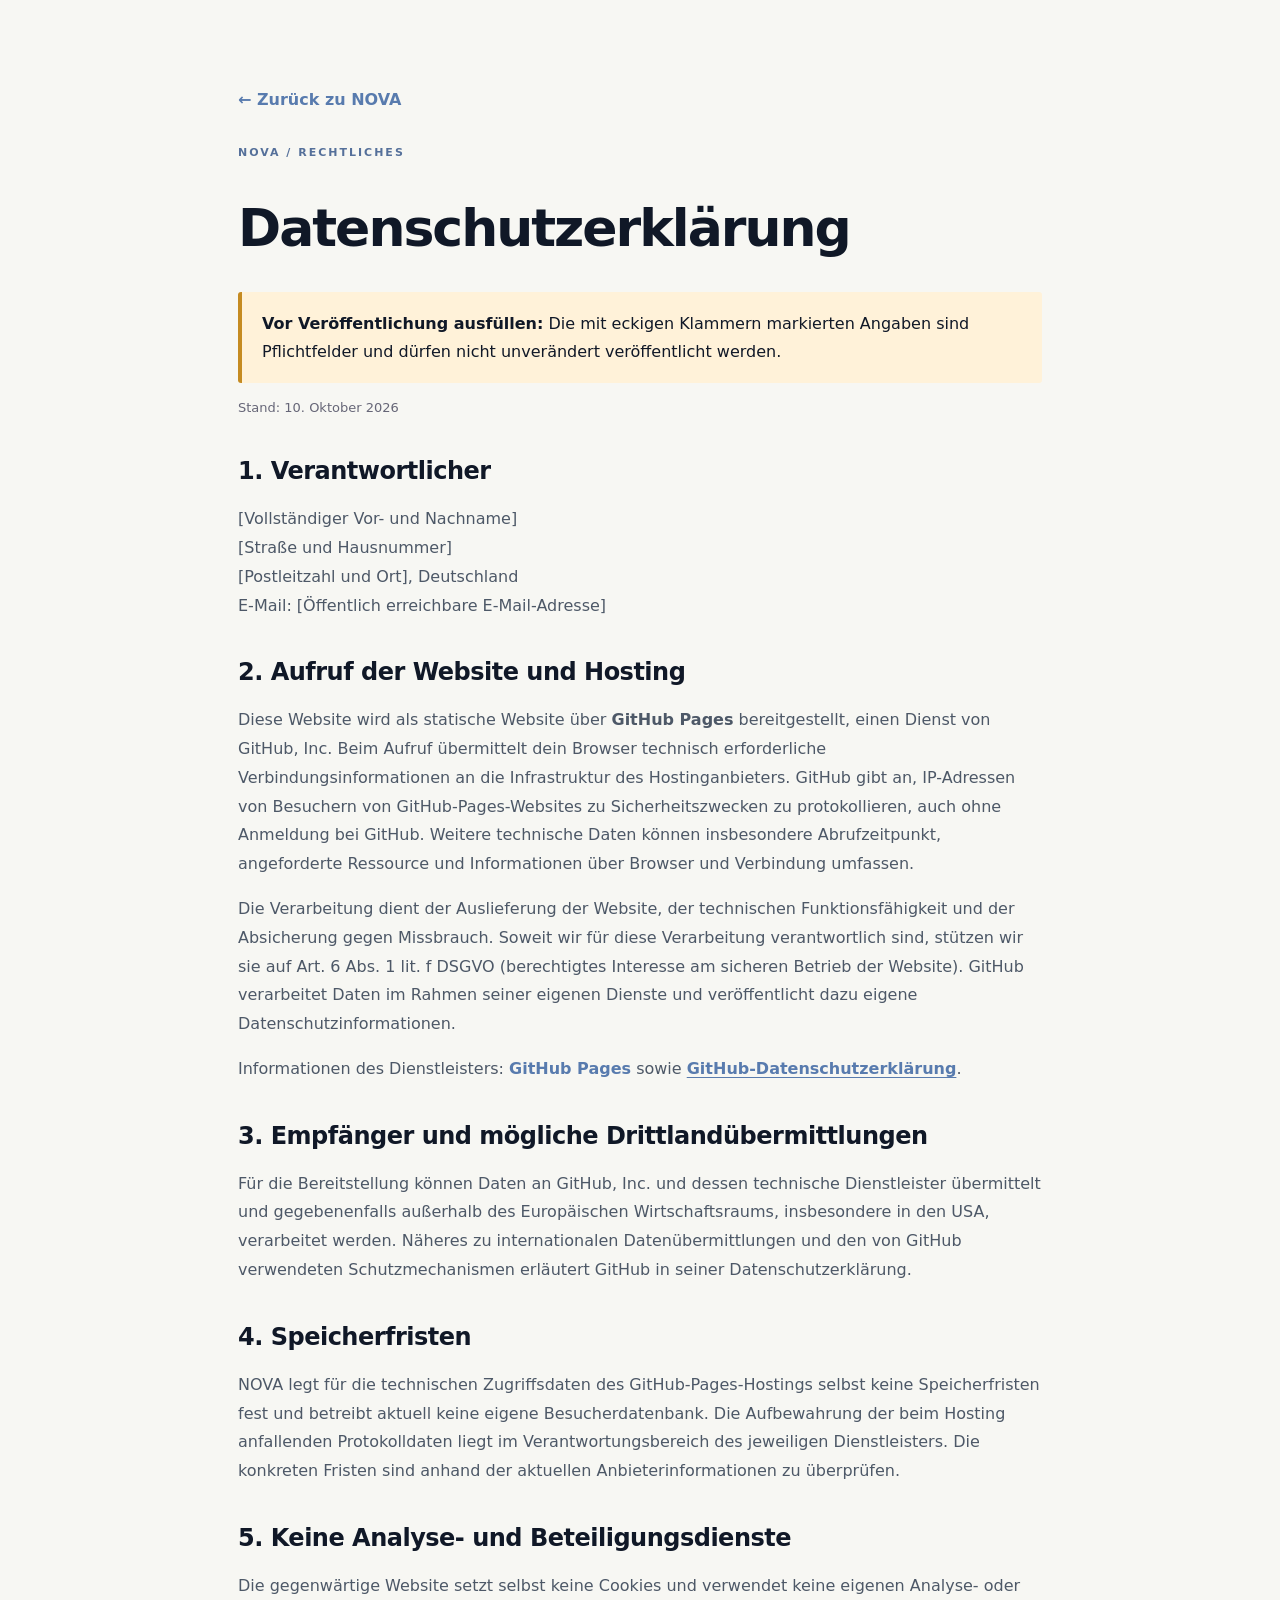
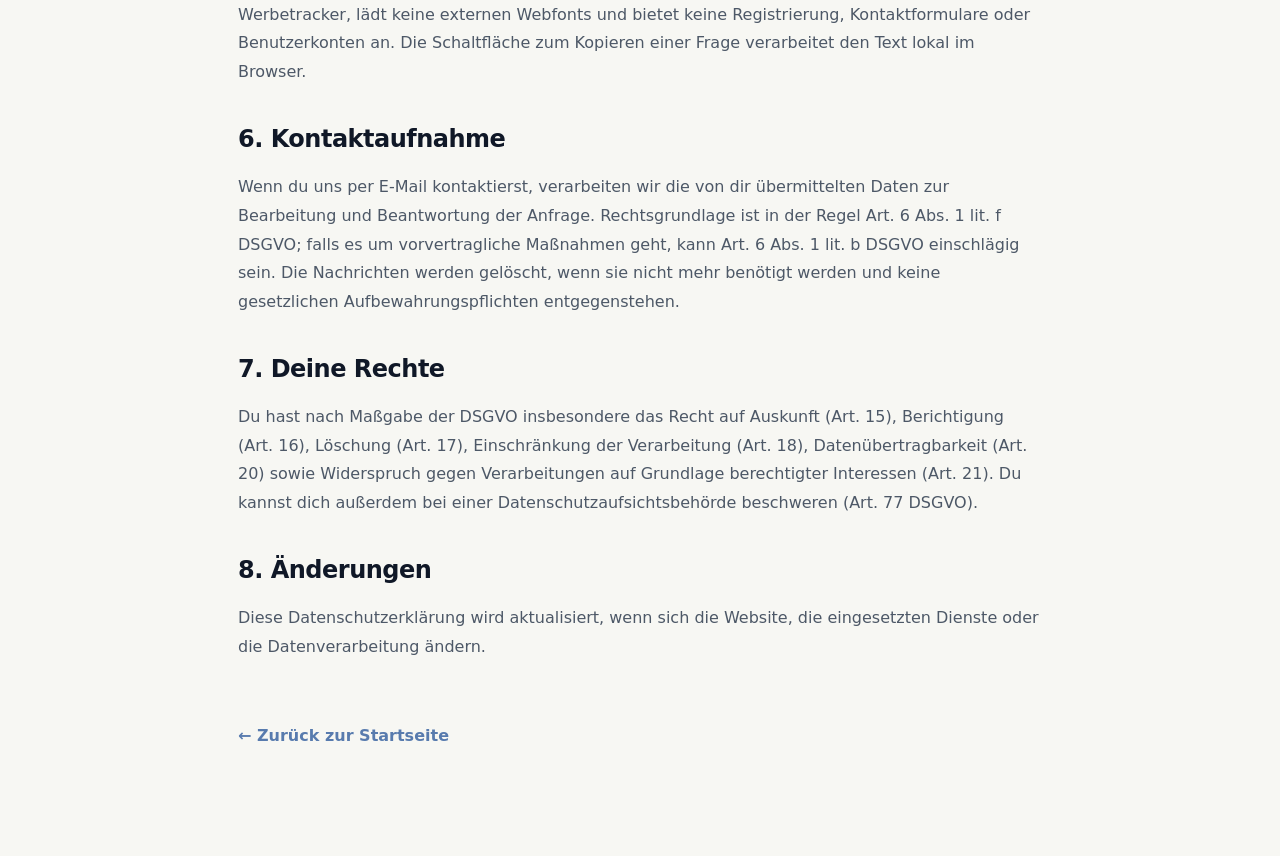
==== datenschutz.html @ e8753221 "Add files via upload" ====
<!doctype html><html lang="de"><head><meta charset="utf-8"><meta name="viewport" content="width=device-width, initial-scale=1"><meta name="color-scheme" content="light"><meta name="robots" content="noindex"><link rel="icon" type="image/svg+xml" href="favicon.svg"><link rel="stylesheet" href="styles.css"><title>Datenschutzerklärung – NOVA</title></head><body><main class="legal-page"><div class="container"><a href="index.html" aria-label="Zur NOVA-Startseite">← Zurück zu NOVA</a><p class="legal-label">NOVA / RECHTLICHES</p><h1>Datenschutzerklärung</h1><div class="legal-warning"><strong>Vor Veröffentlichung ausfüllen:</strong> Die mit eckigen Klammern markierten Angaben sind Pflichtfelder und dürfen nicht unverändert veröffentlicht werden.</div><p class="legal-date">Stand: 10. Oktober 2026</p><h2>1. Verantwortlicher</h2><p>[Vollständiger Vor- und Nachname]<br>[Straße und Hausnummer]<br>[Postleitzahl und Ort], Deutschland<br>E-Mail: [Öffentlich erreichbare E-Mail-Adresse]</p><h2>2. Aufruf der Website und Hosting</h2><p>Diese Website wird als statische Website über <strong>GitHub Pages</strong> bereitgestellt, einen Dienst von GitHub, Inc. Beim Aufruf übermittelt dein Browser technisch erforderliche Verbindungsinformationen an die Infrastruktur des Hostinganbieters. GitHub gibt an, IP-Adressen von Besuchern von GitHub-Pages-Websites zu Sicherheitszwecken zu protokollieren, auch ohne Anmeldung bei GitHub. Weitere technische Daten können insbesondere Abrufzeitpunkt, angeforderte Ressource und Informationen über Browser und Verbindung umfassen.</p><p>Die Verarbeitung dient der Auslieferung der Website, der technischen Funktionsfähigkeit und der Absicherung gegen Missbrauch. Soweit wir für diese Verarbeitung verantwortlich sind, stützen wir sie auf Art. 6 Abs. 1 lit. f DSGVO (berechtigtes Interesse am sicheren Betrieb der Website). GitHub verarbeitet Daten im Rahmen seiner eigenen Dienste und veröffentlicht dazu eigene Datenschutzinformationen.</p><p>Informationen des Dienstleisters: <a href="https://docs.github.com/en/pages/getting-started-with-github-pages/what-is-github-pages">GitHub Pages</a> sowie <a href="https://docs.github.com/en/site-policy/privacy-policies/github-general-privacy-statement">GitHub-Datenschutzerklärung</a>.</p><h2>3. Empfänger und mögliche Drittlandübermittlungen</h2><p>Für die Bereitstellung können Daten an GitHub, Inc. und dessen technische Dienstleister übermittelt und gegebenenfalls außerhalb des Europäischen Wirtschaftsraums, insbesondere in den USA, verarbeitet werden. Näheres zu internationalen Datenübermittlungen und den von GitHub verwendeten Schutzmechanismen erläutert GitHub in seiner Datenschutzerklärung. </p><h2>4. Speicherfristen</h2><p>NOVA legt für die technischen Zugriffsdaten des GitHub-Pages-Hostings selbst keine Speicherfristen fest und betreibt aktuell keine eigene Besucherdatenbank. Die Aufbewahrung der beim Hosting anfallenden Protokolldaten liegt im Verantwortungsbereich des jeweiligen Dienstleisters. Die konkreten Fristen sind anhand der aktuellen Anbieterinformationen zu überprüfen.</p><h2>5. Keine Analyse- und Beteiligungsdienste</h2><p>Die gegenwärtige Website setzt selbst keine Cookies und verwendet keine eigenen Analyse- oder Werbetracker, lädt keine externen Webfonts und bietet keine Registrierung, Kontaktformulare oder Benutzerkonten an. Die Schaltfläche zum Kopieren einer Frage verarbeitet den Text lokal im Browser.</p><h2>6. Kontaktaufnahme</h2><p>Wenn du uns per E-Mail kontaktierst, verarbeiten wir die von dir übermittelten Daten zur Bearbeitung und Beantwortung der Anfrage. Rechtsgrundlage ist in der Regel Art. 6 Abs. 1 lit. f DSGVO; falls es um vorvertragliche Maßnahmen geht, kann Art. 6 Abs. 1 lit. b DSGVO einschlägig sein. Die Nachrichten werden gelöscht, wenn sie nicht mehr benötigt werden und keine gesetzlichen Aufbewahrungspflichten entgegenstehen.</p><h2>7. Deine Rechte</h2><p>Du hast nach Maßgabe der DSGVO insbesondere das Recht auf Auskunft (Art. 15), Berichtigung (Art. 16), Löschung (Art. 17), Einschränkung der Verarbeitung (Art. 18), Datenübertragbarkeit (Art. 20) sowie Widerspruch gegen Verarbeitungen auf Grundlage berechtigter Interessen (Art. 21). Du kannst dich außerdem bei einer Datenschutzaufsichtsbehörde beschweren (Art. 77 DSGVO).</p><h2>8. Änderungen</h2><p>Diese Datenschutzerklärung wird aktualisiert, wenn sich die Website, die eingesetzten Dienste oder die Datenverarbeitung ändern.</p><p class="legal-back"><a href="index.html">← Zurück zur Startseite</a></p></div></main></body></html>
---- styles.css ----
@import url('');
:root{--navy:#0b1221;--navy2:#101a2d;--cream:#f7f7f3;--white:#fff;--blue:#a7c7ff;--violet:#bcaaff;--ink:#101827;--dim:#a6afbc;--line:#e2e5e8}*{box-sizing:border-box}html{scroll-behavior:smooth}body{margin:0;font-family:Inter,ui-sans-serif,system-ui,-apple-system,BlinkMacSystemFont,"Segoe UI",sans-serif;color:var(--ink);background:var(--cream);-webkit-font-smoothing:antialiased}a{color:inherit;text-decoration:none}button{font:inherit}button,a{outline-offset:5px}.wrap{max-width:1240px;margin:0 auto;padding:0 48px}.header{height:82px;background:var(--navy);border-bottom:1px solid #ffffff1a;position:relative;z-index:20}.nav{height:100%;display:flex;align-items:center;justify-content:space-between;gap:26px}.brand{display:inline-flex;align-items:center;gap:10px;font-weight:800;letter-spacing:-1.6px;font-size:28px;color:white}.brand-mark{font-size:31px;line-height:1;color:#b7caff}.brand-dot{color:#afc4ff}.navlinks{display:flex;gap:34px;color:#c8d1de;font-size:13px;font-weight:600}.navlinks a:hover,.footer a:hover{color:#a8bdff}.nav-action{background:#eef2ff;border-radius:6px;padding:13px 17px;font-size:12px;font-weight:750;display:flex;gap:18px}.nav-action:hover,.btn-primary:hover{background:#cddcff}.menu-toggle{display:none}.hero{background:var(--navy);color:white;min-height:685px;position:relative;overflow:hidden}.hero:before{content:"";position:absolute;inset:0;background:radial-gradient(ellipse at 80% 42%,#243d6b6b,transparent 47%),radial-gradient(ellipse at 35% 115%,#24284b91,transparent 45%);pointer-events:none}.hero-inner{min-height:685px;display:flex;flex-direction:column;position:relative;z-index:2;padding-top:123px}.eyebrow{font-size:10px;font-weight:800;letter-spacing:2.3px;color:#c6d6ef;display:flex;align-items:center;gap:13px}.pulse{width:7px;height:7px;border-radius:50%;background:#99b8ff;box-shadow:0 0 0 5px #99b8ff20}.hero h1{font-size:clamp(58px,6.2vw,95px);letter-spacing:-.072em;line-height:1.045;margin:29px 0 24px;font-weight:750;max-width:900px}.hero h1 em,.statement h2 em,.participate h2 em{font-style:normal;color:var(--blue)}.hero-lead{font-size:18px;line-height:1.7;color:#bac7db;max-width:560px;margin:0}.hero-actions{display:flex;align-items:center;gap:34px;margin-top:35px}.btn{display:inline-flex;align-items:center;gap:55px;padding:18px 22px;border-radius:5px;font-size:13px;font-weight:800}.btn-primary{background:#f0f3fc;color:#14233b}.text-link{font-weight:650;color:#e1e8f4;font-size:13px}.text-link span{margin-left:7px}.hero-bottom{margin-top:auto;border-top:1px solid #ffffff1b;padding:24px 0 27px;display:flex;justify-content:space-between;font-size:9px;font-weight:800;letter-spacing:2px;color:#a6b4c9}.scroll-indicator{white-space:nowrap}.scroll-indicator span{margin-left:20px}.hero-orb{position:absolute;right:-160px;top:40px;width:720px;height:650px;opacity:.85}.central-star{position:absolute;left:50%;top:51%;transform:translate(-50%,-50%);font-size:330px;line-height:1;color:#aecaff;text-shadow:0 0 24px #729fff80,0 0 120px #699bff80;filter:drop-shadow(0 0 65px #87aaff50)}.orbit{position:absolute;top:50%;left:50%;border:1px solid #9aaffb25;border-radius:50%;transform:translate(-50%,-50%)}.orbit-one{height:550px;width:550px}.orbit-two{height:710px;width:710px}.section{padding:125px 0}.intro-grid{display:grid;grid-template-columns:30% 70%;gap:0}.label-num{font-size:11px;letter-spacing:1.8px;font-weight:850}.side-label{display:flex;align-items:flex-start;gap:20px;padding-top:15px}.tiny-line{height:1px;width:50px;background:#adb5c1;margin-top:7px}.kicker{margin:0 0 20px;font-size:14px;font-weight:800;color:#5e6c87}.intro h2,.section-heading h2{font-size:clamp(45px,5vw,72px);line-height:1.08;letter-spacing:-.063em;margin:0 0 31px;font-weight:770}.highlight{color:#5a6d93}.intro-text{font-size:17px;line-height:1.8;color:#5d6775;max-width:690px}.statement{background:#dce6f5;overflow:hidden;padding:75px 0 90px}.statement-top{display:flex;justify-content:space-between;align-items:center}.statement-symbol{font-size:33px;color:#587bac}.statement h2{font-size:clamp(46px,6.2vw,84px);line-height:1.13;letter-spacing:-.064em;margin:70px 0 70px;font-weight:780;color:#13213b}.statement h2 em{color:#54729e}.statement-foot{border-top:1px solid #9eb0c8;padding-top:23px;display:flex;justify-content:space-between;align-items:flex-end}.statement-foot p{font-size:14px;line-height:1.7;color:#53647c;max-width:400px}.asterisk{font-size:87px;line-height:.7;color:#6b8bbe}.principles{background:#fff}.section-heading h2{margin:28px 0 53px}.muted{color:#8390a4}.principle-grid{display:grid;grid-template-columns:repeat(3,1fr);border-top:1px solid var(--line)}.principle{padding:30px 35px 25px 0;border-right:1px solid var(--line);position:relative;min-height:277px}.principle+.principle{padding-left:36px}.principle:last-child{border-right:0}.principle-icon{font-size:40px;color:#627ba6}.principle-no{position:absolute;right:35px;top:38px;font-size:11px;color:#8e9aab}.principle h3{font-size:23px;letter-spacing:-.8px;margin:47px 0 12px}.principle p{font-size:14px;line-height:1.8;color:#657180;max-width:275px}.participate{background:#111b2d;color:#fff;overflow:hidden}.participate-grid{display:grid;grid-template-columns:60% 40%;min-height:630px}.participate-copy{padding:95px 0 110px;position:relative;z-index:1}.participate h2{font-size:clamp(42px,4.5vw,67px);letter-spacing:-.062em;line-height:1.15;margin:30px 0 20px}.participate-copy>p{color:#b0bfd3;font-size:16px;line-height:1.75;max-width:525px}.question{margin-top:33px;border:1px solid #62789980;background:#22314c80;padding:24px 27px;max-width:530px}.question>span{font-size:10px;color:#a4bde0;font-weight:800;letter-spacing:1.6px}.question strong{font-size:20px;line-height:1.45;letter-spacing:-.4px;display:block;margin:12px 0 23px}.copy-button{border:0;background:#e7eeff;color:#1b2b43;padding:12px 16px;border-radius:4px;cursor:pointer;font-size:12px;font-weight:800}.copy-button span{margin-left:15px}.copy-button:hover{background:white}.copy-status{margin:0;font-size:12px;color:#c4d7f7}.copy-status:not(:empty){margin-top:13px}.participate-art{position:relative;display:flex;align-items:center;justify-content:center}.participate-art span{font-size:340px;color:#a4bffa;text-shadow:0 0 110px #8dafff80;position:relative}.art-ring{border:1px solid #c5d7ff24;border-radius:50%;position:absolute;aspect-ratio:1}.r1{width:330px}.r2{width:490px}.r3{width:680px}.closing{background:#e9edf3;padding:65px 0}.closing-inner{display:flex;gap:40px;align-items:center}.small-star{font-size:43px;color:#6c86b0}.closing p{font-size:22px;line-height:1.4;letter-spacing:-.6px;margin:0;flex:1}.closing a{font-size:12px;font-weight:800}.footer{background:#080e19;color:#d5dfef;padding:70px 0 0}.footer-main{display:flex;justify-content:space-between;gap:70px;padding-bottom:65px}.footer-main p{max-width:470px;font-size:13px;line-height:1.8;color:#9ba8b9;margin-top:18px}.footer-links{display:flex;gap:28px;align-items:flex-start;font-size:12px;font-weight:650}.footer-bottom{border-top:1px solid #ffffff20;display:flex;justify-content:space-between;padding-top:24px;padding-bottom:25px;color:#78879a;letter-spacing:.6px;font-size:11px}.legal-page{min-height:100vh;padding:90px 0;background:#f7f7f3}.legal-page .container{max-width:860px;padding:0 28px;margin:auto}.legal-page a{color:#587bae;font-weight:750}.legal-page h1{font-size:52px;letter-spacing:-2px}.legal-page h2{margin-top:40px}.legal-page p{line-height:1.8;color:#4d5867}@media(max-width:900px){.wrap{padding:0 28px}.navlinks{gap:18px}.hero-inner{padding-top:110px}.hero-orb{right:-335px;opacity:.48}.intro-grid{grid-template-columns:1fr;gap:35px}.participate-grid{grid-template-columns:1fr}.participate-copy{padding:90px 0}.participate-art{display:none}}@media(max-width:650px){.wrap{padding:0 22px}.header{height:72px}.brand{font-size:25px}.nav-action{margin-left:auto;padding:10px 12px;font-size:11px}.nav-action span{display:none}.menu-toggle{display:flex;flex-direction:column;gap:5px;border:0;background:none;padding:7px;cursor:pointer}.menu-toggle span{width:22px;height:2px;background:white}.navlinks{display:none;position:absolute;top:72px;left:0;right:0;padding:28px;background:#152039;flex-direction:column;gap:24px}.navlinks.open{display:flex}.hero,.hero-inner{min-height:660px}.hero-inner{padding-top:100px}.hero h1{font-size:clamp(50px,11.5vw,70px);margin-top:30px}.hero-lead{font-size:16px}.hero-orb{right:-445px;top:20px;opacity:.27}.hero-actions{align-items:flex-start;flex-direction:column;gap:26px}.hero-bottom{line-height:1.7;font-size:8px}.scroll-indicator{display:none}.section{padding:82px 0}.intro h2,.section-heading h2{font-size:45px}.intro-text{font-size:16px}.statement{padding:65px 0}.statement h2{font-size:43px;margin:65px 0}.statement-foot p{max-width:280px}.asterisk{font-size:55px}.principle-grid{grid-template-columns:1fr}.principle,.principle+.principle{padding:25px 0;min-height:0;border-right:0;border-bottom:1px solid var(--line)}.principle h3{margin-top:24px}.principle-no{right:0;top:37px}.participate-copy{padding:80px 0}.participate h2{font-size:44px}.question{padding:23px 20px}.closing-inner{gap:15px}.closing p{font-size:18px}.closing a{display:none}.footer-main{flex-direction:column;gap:30px;padding-bottom:38px}.footer-links{flex-wrap:wrap}.footer-bottom{gap:16px;flex-direction:column}}@media(prefers-reduced-motion:reduce){html{scroll-behavior:auto}}

.legal-page .legal-label{margin:34px 0 0;font-size:11px;letter-spacing:2px;font-weight:800;color:#55709a}.legal-page .legal-warning{padding:18px 20px;background:#fff2d9;border-left:4px solid #c58b21;line-height:1.7;border-radius:3px}.legal-page .legal-date{font-size:13px;color:#667}.legal-page h2{font-size:24px;letter-spacing:-.5px;margin-top:38px}.legal-page p{overflow-wrap:anywhere}.legal-page .legal-back{margin-top:60px}.legal-page a:not(:first-child){text-decoration:underline;text-underline-offset:3px}
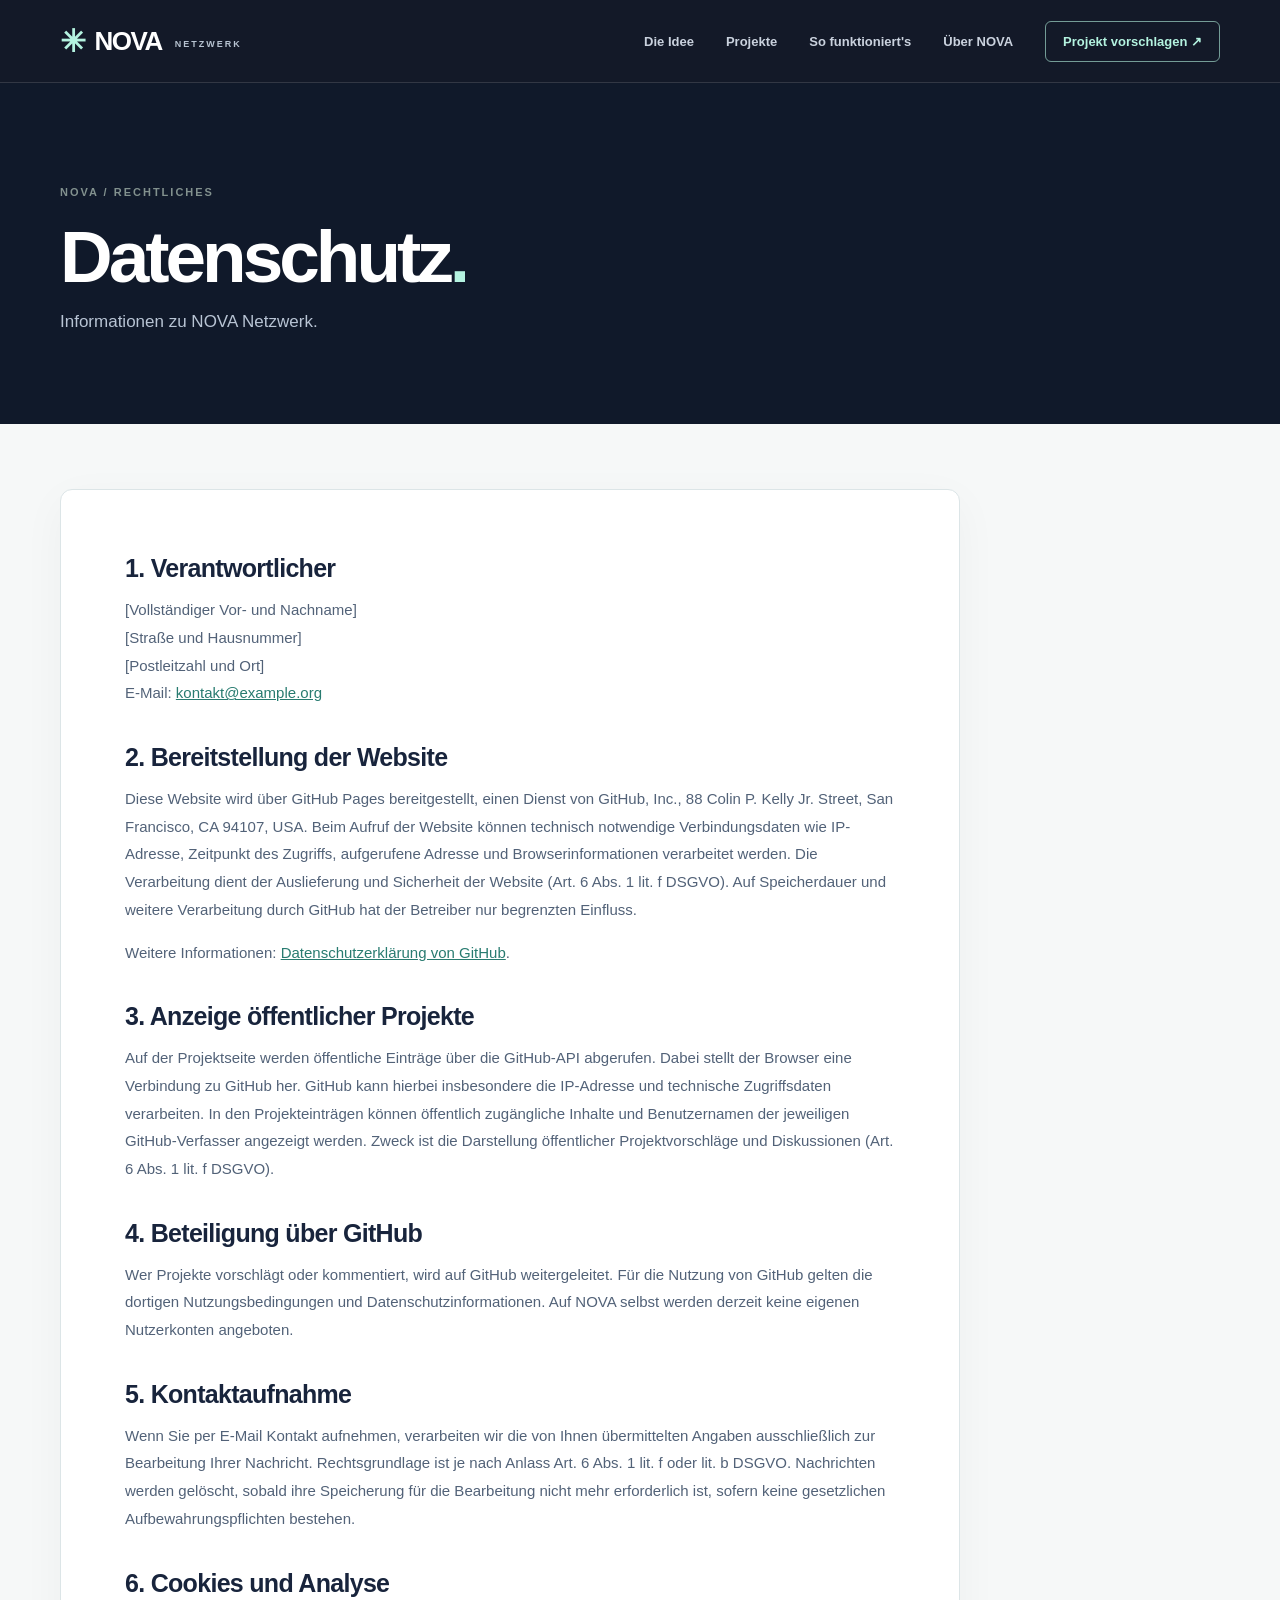
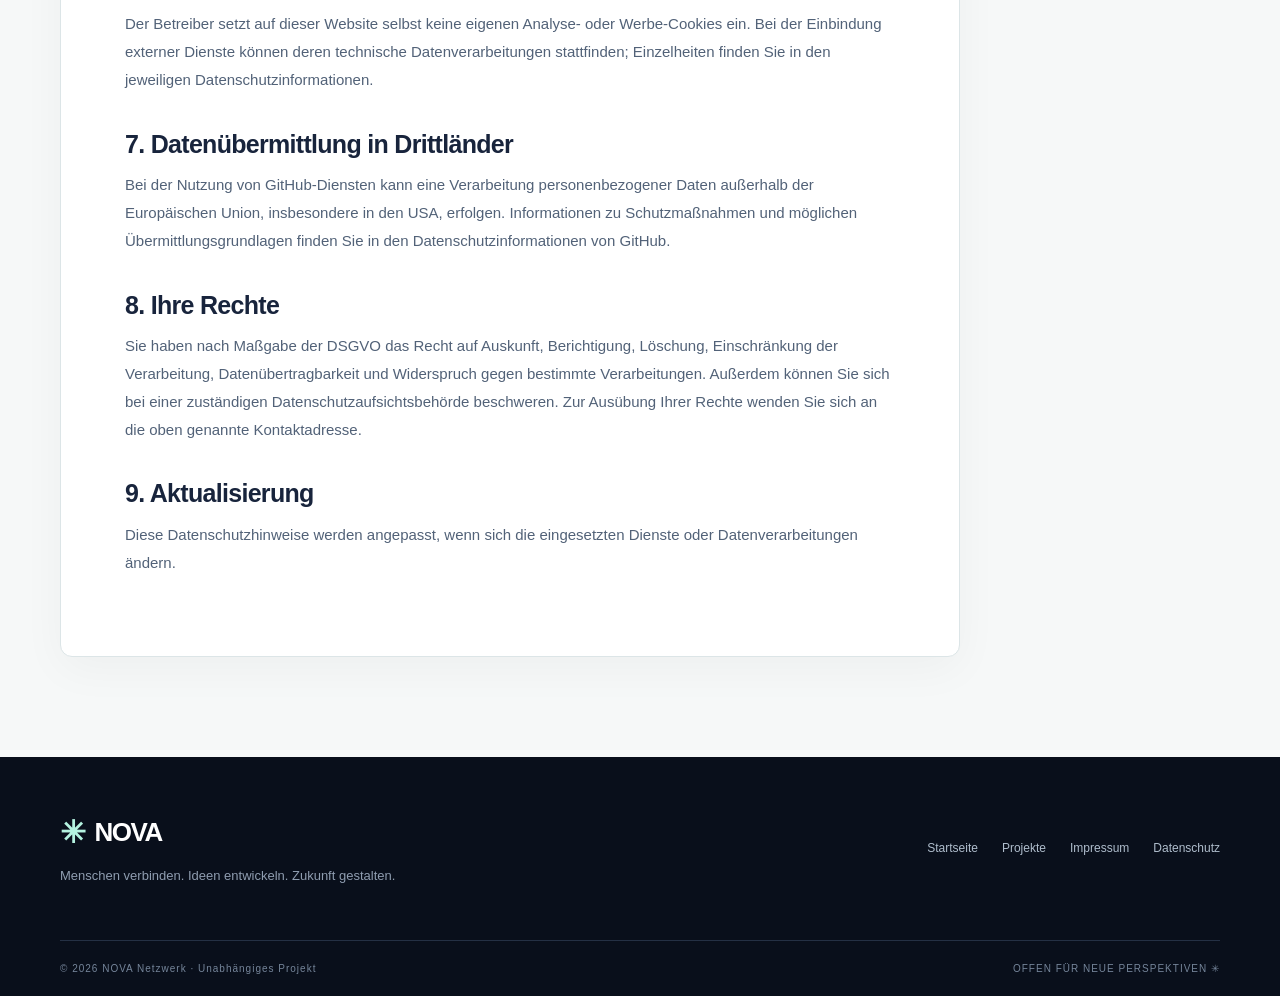
==== commit 53eee370: "Add files via upload" ====
--- a/datenschutz.html
+++ b/datenschutz.html
@@ -1 +1 @@
-<!doctype html><html lang="de"><head><meta charset="utf-8"><meta name="viewport" content="width=device-width, initial-scale=1"><meta name="color-scheme" content="light"><meta name="robots" content="noindex"><link rel="icon" type="image/svg+xml" href="favicon.svg"><link rel="stylesheet" href="styles.css"><title>Datenschutzerklärung – NOVA</title></head><body><main class="legal-page"><div class="container"><a href="index.html" aria-label="Zur NOVA-Startseite">← Zurück zu NOVA</a><p class="legal-label">NOVA / RECHTLICHES</p><h1>Datenschutzerklärung</h1><div class="legal-warning"><strong>Vor Veröffentlichung ausfüllen:</strong> Die mit eckigen Klammern markierten Angaben sind Pflichtfelder und dürfen nicht unverändert veröffentlicht werden.</div><p class="legal-date">Stand: 10. Oktober 2026</p><h2>1. Verantwortlicher</h2><p>[Vollständiger Vor- und Nachname]<br>[Straße und Hausnummer]<br>[Postleitzahl und Ort], Deutschland<br>E-Mail: [Öffentlich erreichbare E-Mail-Adresse]</p><h2>2. Aufruf der Website und Hosting</h2><p>Diese Website wird als statische Website über <strong>GitHub Pages</strong> bereitgestellt, einen Dienst von GitHub, Inc. Beim Aufruf übermittelt dein Browser technisch erforderliche Verbindungsinformationen an die Infrastruktur des Hostinganbieters. GitHub gibt an, IP-Adressen von Besuchern von GitHub-Pages-Websites zu Sicherheitszwecken zu protokollieren, auch ohne Anmeldung bei GitHub. Weitere technische Daten können insbesondere Abrufzeitpunkt, angeforderte Ressource und Informationen über Browser und Verbindung umfassen.</p><p>Die Verarbeitung dient der Auslieferung der Website, der technischen Funktionsfähigkeit und der Absicherung gegen Missbrauch. Soweit wir für diese Verarbeitung verantwortlich sind, stützen wir sie auf Art. 6 Abs. 1 lit. f DSGVO (berechtigtes Interesse am sicheren Betrieb der Website). GitHub verarbeitet Daten im Rahmen seiner eigenen Dienste und veröffentlicht dazu eigene Datenschutzinformationen.</p><p>Informationen des Dienstleisters: <a href="https://docs.github.com/en/pages/getting-started-with-github-pages/what-is-github-pages">GitHub Pages</a> sowie <a href="https://docs.github.com/en/site-policy/privacy-policies/github-general-privacy-statement">GitHub-Datenschutzerklärung</a>.</p><h2>3. Empfänger und mögliche Drittlandübermittlungen</h2><p>Für die Bereitstellung können Daten an GitHub, Inc. und dessen technische Dienstleister übermittelt und gegebenenfalls außerhalb des Europäischen Wirtschaftsraums, insbesondere in den USA, verarbeitet werden. Näheres zu internationalen Datenübermittlungen und den von GitHub verwendeten Schutzmechanismen erläutert GitHub in seiner Datenschutzerklärung. </p><h2>4. Speicherfristen</h2><p>NOVA legt für die technischen Zugriffsdaten des GitHub-Pages-Hostings selbst keine Speicherfristen fest und betreibt aktuell keine eigene Besucherdatenbank. Die Aufbewahrung der beim Hosting anfallenden Protokolldaten liegt im Verantwortungsbereich des jeweiligen Dienstleisters. Die konkreten Fristen sind anhand der aktuellen Anbieterinformationen zu überprüfen.</p><h2>5. Keine Analyse- und Beteiligungsdienste</h2><p>Die gegenwärtige Website setzt selbst keine Cookies und verwendet keine eigenen Analyse- oder Werbetracker, lädt keine externen Webfonts und bietet keine Registrierung, Kontaktformulare oder Benutzerkonten an. Die Schaltfläche zum Kopieren einer Frage verarbeitet den Text lokal im Browser.</p><h2>6. Kontaktaufnahme</h2><p>Wenn du uns per E-Mail kontaktierst, verarbeiten wir die von dir übermittelten Daten zur Bearbeitung und Beantwortung der Anfrage. Rechtsgrundlage ist in der Regel Art. 6 Abs. 1 lit. f DSGVO; falls es um vorvertragliche Maßnahmen geht, kann Art. 6 Abs. 1 lit. b DSGVO einschlägig sein. Die Nachrichten werden gelöscht, wenn sie nicht mehr benötigt werden und keine gesetzlichen Aufbewahrungspflichten entgegenstehen.</p><h2>7. Deine Rechte</h2><p>Du hast nach Maßgabe der DSGVO insbesondere das Recht auf Auskunft (Art. 15), Berichtigung (Art. 16), Löschung (Art. 17), Einschränkung der Verarbeitung (Art. 18), Datenübertragbarkeit (Art. 20) sowie Widerspruch gegen Verarbeitungen auf Grundlage berechtigter Interessen (Art. 21). Du kannst dich außerdem bei einer Datenschutzaufsichtsbehörde beschweren (Art. 77 DSGVO).</p><h2>8. Änderungen</h2><p>Diese Datenschutzerklärung wird aktualisiert, wenn sich die Website, die eingesetzten Dienste oder die Datenverarbeitung ändern.</p><p class="legal-back"><a href="index.html">← Zurück zur Startseite</a></p></div></main></body></html>+<!doctype html><html lang="de"><head><meta charset="utf-8"><meta name="viewport" content="width=device-width,initial-scale=1"><meta name="theme-color" content="#0a1020"><title>Datenschutz — NOVA Netzwerk</title><link rel="icon" href="./favicon.svg"><link rel="stylesheet" href="./styles.css?v=13"><style>.legal-hero{background:#10192a;color:white;padding:90px 0 70px}.legal-hero h1{margin:20px 0 10px}.legal-content{background:#f6f8f8;padding:65px 0 100px}.legal-sheet{background:#fff;border:1px solid #dce5e7;border-radius:12px;padding:clamp(24px,5vw,64px);max-width:900px;box-shadow:0 12px 45px rgba(10,16,32,.04)}.legal-sheet h2{font-size:25px;letter-spacing:-.7px;margin:36px 0 13px}.legal-sheet h2:first-child{margin-top:0}.legal-sheet p,.legal-sheet li{line-height:1.85;color:#526278;font-size:15px}.legal-sheet a{color:#287b70;text-decoration:underline}.legal-sheet strong{color:#18243c}.legal-sheet ul{padding-left:22px}@media(max-width:740px){.legal-hero{padding:65px 0 50px}.legal-content{padding:35px 0 65px}}</style><script src="./script.js?v=12" defer></script></head><body><header class="site-header"><div class="container nav"><a class="logo" href="./index.html#start"><span class="logo-symbol">✳</span> NOVA<span class="logo-sub">NETZWERK</span></a><button class="menu-button" id="menu-button" aria-expanded="false" aria-controls="navigation" aria-label="Navigation öffnen">☰</button><nav id="navigation" aria-label="Hauptnavigation"><a href="./index.html#idee">Die Idee</a><a href="./projekte.html">Projekte</a><a href="./index.html#ablauf">So funktioniert's</a><a href="./index.html#ueber">Über NOVA</a><a class="nav-cta" href="https://github.com/Mxrkus21/nova-website/issues/new" target="_blank" rel="noopener noreferrer">Projekt vorschlagen ↗</a></nav></div></header><main><section class="legal-hero"><div class="container"><div class="section-index">NOVA / RECHTLICHES</div><h1>Datenschutz<span style="color:#b4f3e0">.</span></h1><p class="hero-description">Informationen zu NOVA Netzwerk.</p></div></section><section class="legal-content"><div class="container"><article class="legal-sheet"><h2>1. Verantwortlicher</h2><p>[Vollständiger Vor- und Nachname]<br>[Straße und Hausnummer]<br>[Postleitzahl und Ort]<br>E-Mail: <a href="mailto:kontakt@example.org">kontakt@example.org</a></p><h2>2. Bereitstellung der Website</h2><p>Diese Website wird über GitHub Pages bereitgestellt, einen Dienst von GitHub, Inc., 88 Colin P. Kelly Jr. Street, San Francisco, CA 94107, USA. Beim Aufruf der Website können technisch notwendige Verbindungsdaten wie IP-Adresse, Zeitpunkt des Zugriffs, aufgerufene Adresse und Browserinformationen verarbeitet werden. Die Verarbeitung dient der Auslieferung und Sicherheit der Website (Art. 6 Abs. 1 lit. f DSGVO). Auf Speicherdauer und weitere Verarbeitung durch GitHub hat der Betreiber nur begrenzten Einfluss.</p><p>Weitere Informationen: <a href="https://docs.github.com/de/site-policy/privacy-policies/github-general-privacy-statement" target="_blank" rel="noopener noreferrer">Datenschutzerklärung von GitHub</a>.</p><h2>3. Anzeige öffentlicher Projekte</h2><p>Auf der Projektseite werden öffentliche Einträge über die GitHub-API abgerufen. Dabei stellt der Browser eine Verbindung zu GitHub her. GitHub kann hierbei insbesondere die IP-Adresse und technische Zugriffsdaten verarbeiten. In den Projekteinträgen können öffentlich zugängliche Inhalte und Benutzernamen der jeweiligen GitHub-Verfasser angezeigt werden. Zweck ist die Darstellung öffentlicher Projektvorschläge und Diskussionen (Art. 6 Abs. 1 lit. f DSGVO).</p><h2>4. Beteiligung über GitHub</h2><p>Wer Projekte vorschlägt oder kommentiert, wird auf GitHub weitergeleitet. Für die Nutzung von GitHub gelten die dortigen Nutzungsbedingungen und Datenschutzinformationen. Auf NOVA selbst werden derzeit keine eigenen Nutzerkonten angeboten.</p><h2>5. Kontaktaufnahme</h2><p>Wenn Sie per E-Mail Kontakt aufnehmen, verarbeiten wir die von Ihnen übermittelten Angaben ausschließlich zur Bearbeitung Ihrer Nachricht. Rechtsgrundlage ist je nach Anlass Art. 6 Abs. 1 lit. f oder lit. b DSGVO. Nachrichten werden gelöscht, sobald ihre Speicherung für die Bearbeitung nicht mehr erforderlich ist, sofern keine gesetzlichen Aufbewahrungspflichten bestehen.</p><h2>6. Cookies und Analyse</h2><p>Der Betreiber setzt auf dieser Website selbst keine eigenen Analyse- oder Werbe-Cookies ein. Bei der Einbindung externer Dienste können deren technische Datenverarbeitungen stattfinden; Einzelheiten finden Sie in den jeweiligen Datenschutzinformationen.</p><h2>7. Datenübermittlung in Drittländer</h2><p>Bei der Nutzung von GitHub-Diensten kann eine Verarbeitung personenbezogener Daten außerhalb der Europäischen Union, insbesondere in den USA, erfolgen. Informationen zu Schutzmaßnahmen und möglichen Übermittlungsgrundlagen finden Sie in den Datenschutzinformationen von GitHub.</p><h2>8. Ihre Rechte</h2><p>Sie haben nach Maßgabe der DSGVO das Recht auf Auskunft, Berichtigung, Löschung, Einschränkung der Verarbeitung, Datenübertragbarkeit und Widerspruch gegen bestimmte Verarbeitungen. Außerdem können Sie sich bei einer zuständigen Datenschutzaufsichtsbehörde beschweren. Zur Ausübung Ihrer Rechte wenden Sie sich an die oben genannte Kontaktadresse.</p><h2>9. Aktualisierung</h2><p>Diese Datenschutzhinweise werden angepasst, wenn sich die eingesetzten Dienste oder Datenverarbeitungen ändern.</p></article></div></section></main><footer class="footer"><div class="container footer-main"><div><a class="logo" href="./index.html"><span class="logo-symbol">✳</span> NOVA</a><p>Menschen verbinden. Ideen entwickeln. Zukunft gestalten.</p></div><div class="footer-links"><a href="./index.html">Startseite</a><a href="./projekte.html">Projekte</a><a href="./impressum.html">Impressum</a><a href="./datenschutz.html">Datenschutz</a></div></div><div class="container footer-bottom"><span>© <span id="year">2026</span> NOVA Netzwerk · Unabhängiges Projekt</span><span>OFFEN FÜR NEUE PERSPEKTIVEN ✳</span></div></footer></body></html>
--- a/styles.css
+++ b/styles.css
@@ -1,4 +1,4 @@
-@import url('');
-:root{--navy:#0b1221;--navy2:#101a2d;--cream:#f7f7f3;--white:#fff;--blue:#a7c7ff;--violet:#bcaaff;--ink:#101827;--dim:#a6afbc;--line:#e2e5e8}*{box-sizing:border-box}html{scroll-behavior:smooth}body{margin:0;font-family:Inter,ui-sans-serif,system-ui,-apple-system,BlinkMacSystemFont,"Segoe UI",sans-serif;color:var(--ink);background:var(--cream);-webkit-font-smoothing:antialiased}a{color:inherit;text-decoration:none}button{font:inherit}button,a{outline-offset:5px}.wrap{max-width:1240px;margin:0 auto;padding:0 48px}.header{height:82px;background:var(--navy);border-bottom:1px solid #ffffff1a;position:relative;z-index:20}.nav{height:100%;display:flex;align-items:center;justify-content:space-between;gap:26px}.brand{display:inline-flex;align-items:center;gap:10px;font-weight:800;letter-spacing:-1.6px;font-size:28px;color:white}.brand-mark{font-size:31px;line-height:1;color:#b7caff}.brand-dot{color:#afc4ff}.navlinks{display:flex;gap:34px;color:#c8d1de;font-size:13px;font-weight:600}.navlinks a:hover,.footer a:hover{color:#a8bdff}.nav-action{background:#eef2ff;border-radius:6px;padding:13px 17px;font-size:12px;font-weight:750;display:flex;gap:18px}.nav-action:hover,.btn-primary:hover{background:#cddcff}.menu-toggle{display:none}.hero{background:var(--navy);color:white;min-height:685px;position:relative;overflow:hidden}.hero:before{content:"";position:absolute;inset:0;background:radial-gradient(ellipse at 80% 42%,#243d6b6b,transparent 47%),radial-gradient(ellipse at 35% 115%,#24284b91,transparent 45%);pointer-events:none}.hero-inner{min-height:685px;display:flex;flex-direction:column;position:relative;z-index:2;padding-top:123px}.eyebrow{font-size:10px;font-weight:800;letter-spacing:2.3px;color:#c6d6ef;display:flex;align-items:center;gap:13px}.pulse{width:7px;height:7px;border-radius:50%;background:#99b8ff;box-shadow:0 0 0 5px #99b8ff20}.hero h1{font-size:clamp(58px,6.2vw,95px);letter-spacing:-.072em;line-height:1.045;margin:29px 0 24px;font-weight:750;max-width:900px}.hero h1 em,.statement h2 em,.participate h2 em{font-style:normal;color:var(--blue)}.hero-lead{font-size:18px;line-height:1.7;color:#bac7db;max-width:560px;margin:0}.hero-actions{display:flex;align-items:center;gap:34px;margin-top:35px}.btn{display:inline-flex;align-items:center;gap:55px;padding:18px 22px;border-radius:5px;font-size:13px;font-weight:800}.btn-primary{background:#f0f3fc;color:#14233b}.text-link{font-weight:650;color:#e1e8f4;font-size:13px}.text-link span{margin-left:7px}.hero-bottom{margin-top:auto;border-top:1px solid #ffffff1b;padding:24px 0 27px;display:flex;justify-content:space-between;font-size:9px;font-weight:800;letter-spacing:2px;color:#a6b4c9}.scroll-indicator{white-space:nowrap}.scroll-indicator span{margin-left:20px}.hero-orb{position:absolute;right:-160px;top:40px;width:720px;height:650px;opacity:.85}.central-star{position:absolute;left:50%;top:51%;transform:translate(-50%,-50%);font-size:330px;line-height:1;color:#aecaff;text-shadow:0 0 24px #729fff80,0 0 120px #699bff80;filter:drop-shadow(0 0 65px #87aaff50)}.orbit{position:absolute;top:50%;left:50%;border:1px solid #9aaffb25;border-radius:50%;transform:translate(-50%,-50%)}.orbit-one{height:550px;width:550px}.orbit-two{height:710px;width:710px}.section{padding:125px 0}.intro-grid{display:grid;grid-template-columns:30% 70%;gap:0}.label-num{font-size:11px;letter-spacing:1.8px;font-weight:850}.side-label{display:flex;align-items:flex-start;gap:20px;padding-top:15px}.tiny-line{height:1px;width:50px;background:#adb5c1;margin-top:7px}.kicker{margin:0 0 20px;font-size:14px;font-weight:800;color:#5e6c87}.intro h2,.section-heading h2{font-size:clamp(45px,5vw,72px);line-height:1.08;letter-spacing:-.063em;margin:0 0 31px;font-weight:770}.highlight{color:#5a6d93}.intro-text{font-size:17px;line-height:1.8;color:#5d6775;max-width:690px}.statement{background:#dce6f5;overflow:hidden;padding:75px 0 90px}.statement-top{display:flex;justify-content:space-between;align-items:center}.statement-symbol{font-size:33px;color:#587bac}.statement h2{font-size:clamp(46px,6.2vw,84px);line-height:1.13;letter-spacing:-.064em;margin:70px 0 70px;font-weight:780;color:#13213b}.statement h2 em{color:#54729e}.statement-foot{border-top:1px solid #9eb0c8;padding-top:23px;display:flex;justify-content:space-between;align-items:flex-end}.statement-foot p{font-size:14px;line-height:1.7;color:#53647c;max-width:400px}.asterisk{font-size:87px;line-height:.7;color:#6b8bbe}.principles{background:#fff}.section-heading h2{margin:28px 0 53px}.muted{color:#8390a4}.principle-grid{display:grid;grid-template-columns:repeat(3,1fr);border-top:1px solid var(--line)}.principle{padding:30px 35px 25px 0;border-right:1px solid var(--line);position:relative;min-height:277px}.principle+.principle{padding-left:36px}.principle:last-child{border-right:0}.principle-icon{font-size:40px;color:#627ba6}.principle-no{position:absolute;right:35px;top:38px;font-size:11px;color:#8e9aab}.principle h3{font-size:23px;letter-spacing:-.8px;margin:47px 0 12px}.principle p{font-size:14px;line-height:1.8;color:#657180;max-width:275px}.participate{background:#111b2d;color:#fff;overflow:hidden}.participate-grid{display:grid;grid-template-columns:60% 40%;min-height:630px}.participate-copy{padding:95px 0 110px;position:relative;z-index:1}.participate h2{font-size:clamp(42px,4.5vw,67px);letter-spacing:-.062em;line-height:1.15;margin:30px 0 20px}.participate-copy>p{color:#b0bfd3;font-size:16px;line-height:1.75;max-width:525px}.question{margin-top:33px;border:1px solid #62789980;background:#22314c80;padding:24px 27px;max-width:530px}.question>span{font-size:10px;color:#a4bde0;font-weight:800;letter-spacing:1.6px}.question strong{font-size:20px;line-height:1.45;letter-spacing:-.4px;display:block;margin:12px 0 23px}.copy-button{border:0;background:#e7eeff;color:#1b2b43;padding:12px 16px;border-radius:4px;cursor:pointer;font-size:12px;font-weight:800}.copy-button span{margin-left:15px}.copy-button:hover{background:white}.copy-status{margin:0;font-size:12px;color:#c4d7f7}.copy-status:not(:empty){margin-top:13px}.participate-art{position:relative;display:flex;align-items:center;justify-content:center}.participate-art span{font-size:340px;color:#a4bffa;text-shadow:0 0 110px #8dafff80;position:relative}.art-ring{border:1px solid #c5d7ff24;border-radius:50%;position:absolute;aspect-ratio:1}.r1{width:330px}.r2{width:490px}.r3{width:680px}.closing{background:#e9edf3;padding:65px 0}.closing-inner{display:flex;gap:40px;align-items:center}.small-star{font-size:43px;color:#6c86b0}.closing p{font-size:22px;line-height:1.4;letter-spacing:-.6px;margin:0;flex:1}.closing a{font-size:12px;font-weight:800}.footer{background:#080e19;color:#d5dfef;padding:70px 0 0}.footer-main{display:flex;justify-content:space-between;gap:70px;padding-bottom:65px}.footer-main p{max-width:470px;font-size:13px;line-height:1.8;color:#9ba8b9;margin-top:18px}.footer-links{display:flex;gap:28px;align-items:flex-start;font-size:12px;font-weight:650}.footer-bottom{border-top:1px solid #ffffff20;display:flex;justify-content:space-between;padding-top:24px;padding-bottom:25px;color:#78879a;letter-spacing:.6px;font-size:11px}.legal-page{min-height:100vh;padding:90px 0;background:#f7f7f3}.legal-page .container{max-width:860px;padding:0 28px;margin:auto}.legal-page a{color:#587bae;font-weight:750}.legal-page h1{font-size:52px;letter-spacing:-2px}.legal-page h2{margin-top:40px}.legal-page p{line-height:1.8;color:#4d5867}@media(max-width:900px){.wrap{padding:0 28px}.navlinks{gap:18px}.hero-inner{padding-top:110px}.hero-orb{right:-335px;opacity:.48}.intro-grid{grid-template-columns:1fr;gap:35px}.participate-grid{grid-template-columns:1fr}.participate-copy{padding:90px 0}.participate-art{display:none}}@media(max-width:650px){.wrap{padding:0 22px}.header{height:72px}.brand{font-size:25px}.nav-action{margin-left:auto;padding:10px 12px;font-size:11px}.nav-action span{display:none}.menu-toggle{display:flex;flex-direction:column;gap:5px;border:0;background:none;padding:7px;cursor:pointer}.menu-toggle span{width:22px;height:2px;background:white}.navlinks{display:none;position:absolute;top:72px;left:0;right:0;padding:28px;background:#152039;flex-direction:column;gap:24px}.navlinks.open{display:flex}.hero,.hero-inner{min-height:660px}.hero-inner{padding-top:100px}.hero h1{font-size:clamp(50px,11.5vw,70px);margin-top:30px}.hero-lead{font-size:16px}.hero-orb{right:-445px;top:20px;opacity:.27}.hero-actions{align-items:flex-start;flex-direction:column;gap:26px}.hero-bottom{line-height:1.7;font-size:8px}.scroll-indicator{display:none}.section{padding:82px 0}.intro h2,.section-heading h2{font-size:45px}.intro-text{font-size:16px}.statement{padding:65px 0}.statement h2{font-size:43px;margin:65px 0}.statement-foot p{max-width:280px}.asterisk{font-size:55px}.principle-grid{grid-template-columns:1fr}.principle,.principle+.principle{padding:25px 0;min-height:0;border-right:0;border-bottom:1px solid var(--line)}.principle h3{margin-top:24px}.principle-no{right:0;top:37px}.participate-copy{padding:80px 0}.participate h2{font-size:44px}.question{padding:23px 20px}.closing-inner{gap:15px}.closing p{font-size:18px}.closing a{display:none}.footer-main{flex-direction:column;gap:30px;padding-bottom:38px}.footer-links{flex-wrap:wrap}.footer-bottom{gap:16px;flex-direction:column}}@media(prefers-reduced-motion:reduce){html{scroll-behavior:auto}}
+:root{--dark:#0a1020;--dark2:#111a30;--ink:#18243c;--light:#f5f7f8;--white:#fff;--aqua:#b4f3e0;--mint:#75dfbd;--gray:#a5b2c4;--line:rgba(255,255,255,.13)}*{box-sizing:border-box}html{scroll-behavior:smooth}body{margin:0;font-family:Inter,ui-sans-serif,-apple-system,BlinkMacSystemFont,"Segoe UI",sans-serif;color:var(--ink);background:var(--light);-webkit-font-smoothing:antialiased}a{color:inherit;text-decoration:none}button{font:inherit}a:focus-visible,button:focus-visible{outline:3px solid #58c7aa;outline-offset:4px}.container{width:min(1160px,calc(100% - 64px));margin:auto}.site-header{position:sticky;top:0;z-index:20;background:rgba(10,16,32,.96);backdrop-filter:blur(18px);border-bottom:1px solid var(--line)}.nav{height:82px;display:flex;align-items:center;justify-content:space-between}.logo{display:inline-flex;align-items:center;font-size:26px;font-weight:850;letter-spacing:-1.5px;color:#fff;white-space:nowrap}.logo-symbol{color:var(--aqua);font-size:31px;margin-right:10px}.logo-dot{color:var(--mint)}.logo-sub{font-size:9px;letter-spacing:2px;color:#b7c3d1;margin-left:13px;margin-top:5px}.nav nav{display:flex;align-items:center;gap:32px}.nav nav a{font-size:13px;font-weight:600;color:#cad2de;transition:color .2s}.nav nav a:hover{color:#fff}.nav nav .nav-cta{padding:12px 17px;border:1px solid rgba(180,243,224,.6);border-radius:6px;color:var(--aqua)}.menu-button{display:none}.hero{background:var(--dark);color:white;position:relative;overflow:hidden}.hero-glow{position:absolute;width:750px;height:750px;right:-310px;top:-140px;background:radial-gradient(circle,rgba(64,151,142,.13),transparent 70%);pointer-events:none}.hero-layout{min-height:640px;display:grid;grid-template-columns:1.3fr 1fr;align-items:center;gap:35px;padding-top:55px;padding-bottom:70px}.hero-copy{position:relative;z-index:2}.eyebrow,.section-index,.overline,.tag,.status,.project-number{font-size:11px;font-weight:750;letter-spacing:2px}.eyebrow{color:#c3d7d4;display:flex;align-items:center;gap:11px}.live-dot{width:7px;height:7px;background:var(--mint);border-radius:50%;box-shadow:0 0 0 5px rgba(117,223,189,.12)}h1,h2,h3,p{margin-top:0}h1{font-size:clamp(47px,5.7vw,79px);line-height:1.08;letter-spacing:-4px;margin:27px 0}h1 em,.join h2 em{color:var(--aqua);font-style:normal}h1 span{color:#b7c4d3}.hero-description{font-size:17px;line-height:1.8;color:#b8c4d4;max-width:610px}.hero-buttons,.join-actions{display:flex;gap:13px;flex-wrap:wrap;margin-top:31px}.button{min-height:49px;display:inline-flex;align-items:center;justify-content:center;gap:20px;border-radius:6px;padding:14px 21px;font-size:13px;font-weight:750;transition:transform .2s,background .2s}.button:hover{transform:translateY(-2px)}.button-primary{background:var(--aqua);color:#102a2a}.button-primary:hover{background:#d0fff1}.button-outline{border:1px solid #506076;color:white}.button-outline:hover{background:#1b2b42}.hero-note{font-size:12px;color:#8394a8;margin:26px 0 0}.hero-art{height:480px;position:relative;display:grid;place-items:center}.orb{position:absolute;border:1px solid rgba(159,231,215,.23);border-radius:50%;transform:rotate(-20deg)}.orb-a{width:370px;height:370px}.orb-b{width:280px;height:280px;border-color:rgba(159,231,215,.4)}.orb-c{width:450px;height:220px;transform:rotate(-34deg)}.star-core{font-size:190px;line-height:1;color:var(--aqua);filter:drop-shadow(0 0 55px rgba(115,233,196,.28));animation:float 7s ease-in-out infinite}.orbit-label{position:absolute;color:#8fa4b6;font-size:10px;font-weight:750;letter-spacing:2px}.label-one{top:80px;right:80px}.label-two{bottom:90px;left:5px}.label-three{bottom:80px;right:30px}@keyframes float{50%{transform:translateY(-12px) rotate(7deg)}}.hero-bottom{border-top:1px solid var(--line);padding:20px 0;display:flex;justify-content:space-between;color:#8292a5;font-size:10px;letter-spacing:2px;font-weight:700}.section{padding:115px 0}.section-light{background:#f6f8f8}.split{display:grid;grid-template-columns:240px 1fr;gap:65px}.section-index{color:#82918e;padding-top:13px}.overline{color:#458b78;margin-bottom:17px}h2{font-size:clamp(36px,4.5vw,60px);line-height:1.15;letter-spacing:-2.5px;margin-bottom:27px;font-weight:800}.accent{color:#3c9981}.large-text{font-size:21px;line-height:1.65;max-width:750px;font-weight:500}.body-text{font-size:16px;color:#68778a;line-height:1.85;max-width:760px}.value-grid{display:grid;grid-template-columns:repeat(3,1fr);gap:25px;margin-top:46px;padding-top:27px;border-top:1px solid #d8dfdf}.value-grid div{display:flex;flex-direction:column;gap:7px}.value-grid strong{font-size:16px}.value-grid span{font-size:12px;color:#788694;line-height:1.5}.section-dark{background:#10192a;color:white}.section-dark .section-index{color:#9aaabc}.section-top{display:flex;align-items:end;justify-content:space-between;gap:45px;margin-bottom:35px}.section-top h2{margin:16px 0 0}.section-top p{color:#a7b5c6;line-height:1.7;max-width:370px;font-size:14px}.section-top .muted{color:#9caec1}.project-grid{display:grid;grid-template-columns:repeat(3,1fr);gap:16px}.project-card{background:#182439;border:1px solid #2d3c52;border-radius:10px;padding:28px;min-height:415px;display:flex;flex-direction:column;transition:transform .2s,border-color .2s}.project-card:hover{transform:translateY(-5px);border-color:#70c5ac}.card-top{display:flex;align-items:center;justify-content:space-between}.project-number{color:#7e91a7}.status{color:#9fcebf;border:1px solid #46665f;border-radius:100px;padding:7px 10px;letter-spacing:1px;font-size:9px}.project-icon{font-size:50px;color:var(--aqua);margin:25px 0 15px}.tag{color:#87bba9;letter-spacing:1px;font-size:10px}.project-card h3{font-size:24px;line-height:1.3;letter-spacing:-.6px;margin:12px 0}.project-card p{font-size:13px;line-height:1.75;color:#acb8c8;flex:1}.card-link{color:var(--aqua);font-size:13px;font-weight:750;display:flex;justify-content:space-between;gap:10px;padding-top:20px;border-top:1px solid #344258}.project-bottom{margin-top:35px;display:flex;align-items:center;justify-content:space-between;gap:20px}.project-bottom p{color:#a5b3c3;font-size:14px;margin:0}.steps{margin-top:60px;display:grid;grid-template-columns:repeat(3,1fr);gap:28px}.step{border-top:2px solid #b5d9ce;padding-top:20px;display:flex;flex-direction:column;gap:28px}.step>span{color:#3e9e84;font-size:13px;font-weight:800;letter-spacing:2px}.step h3{font-size:22px;letter-spacing:-.7px;margin-bottom:12px}.step p{font-size:14px;line-height:1.8;color:#718092}.join{background:#10192a;color:white;padding:105px 0;text-align:center}.join-inner{max-width:800px}.join .section-index{color:#b4ded1}.join h2{font-size:clamp(46px,6vw,80px);margin:23px 0;letter-spacing:-3px}.join-inner>p{color:#c0d4d1;font-size:17px;line-height:1.75;max-width:600px;margin:0 auto}.join-actions{justify-content:center}.join .button-outline{border-color:#79a6a0}.join-explainer{display:flex;text-align:left;align-items:start;gap:14px;margin:44px auto 0;max-width:690px;padding:20px 22px;border:1px solid #537371;border-radius:8px;background:rgba(255,255,255,.05)}.info-icon{flex:0 0 21px;width:21px;height:21px;border:1px solid #a8d5c9;border-radius:50%;text-align:center;font-size:13px;color:#c9f4e7}.join-explainer p{font-size:12px;color:#c3d8d5;line-height:1.8;margin:0}.about{background:#fff}.subtle-link{display:inline-block;color:#27836a;font-size:13px;font-weight:700;margin-top:15px}.footer{background:#090f1b;color:#fff}.footer-main{padding:57px 0;display:flex;justify-content:space-between;gap:30px}.footer-main p{font-size:13px;color:#8f9db0;margin:17px 0 0}.footer-links{display:flex;gap:24px;flex-wrap:wrap;align-items:center}.footer-links a{color:#afbdcc;font-size:12px}.footer-links a:hover{color:#fff}.footer-bottom{border-top:1px solid #243044;padding:22px 0;display:flex;justify-content:space-between;gap:20px;font-size:10px;letter-spacing:1px;color:#75859a}@media(max-width:1000px){.nav nav{gap:17px}.hero-layout{grid-template-columns:1fr .7fr}.hero-art{height:340px}.orb-a{width:270px;height:270px}.orb-b{width:190px;height:190px}.orb-c{width:320px;height:150px}.star-core{font-size:145px}.split{grid-template-columns:150px 1fr;gap:35px}.project-card{padding:22px}}@media(max-width:740px){.container{width:min(100% - 36px,1160px)}.nav{height:68px}.menu-button{display:block;border:1px solid #435169;color:#fff;background:none;padding:7px 11px;border-radius:5px;cursor:pointer}.nav nav{display:none;position:absolute;top:68px;left:0;right:0;background:#10192a;padding:22px 18px 26px;flex-direction:column;align-items:stretch;gap:20px;border-bottom:1px solid #344057}.nav nav.open{display:flex}.hero-layout{display:block;padding-top:78px;padding-bottom:20px;min-height:0}.hero-art{height:260px;margin-top:15px}.orb-a{width:220px;height:220px}.orb-b{width:150px;height:150px}.orb-c{width:260px;height:130px}.star-core{font-size:115px}.orbit-label{font-size:8px}.label-one{top:15px;right:25px}.label-two{bottom:40px}.label-three{bottom:25px;right:10px}h1{letter-spacing:-2.8px}.hero-description{font-size:15px}.hero-bottom{font-size:8px;gap:12px}.section{padding:75px 0}.split{display:block}.split>.section-index{margin-bottom:25px}.section-top{display:block}.section-top p{max-width:none;margin-top:20px}.project-grid,.steps{grid-template-columns:1fr}.project-card{min-height:0}.project-bottom{align-items:flex-start;flex-direction:column}.value-grid{gap:14px}.value-grid strong{font-size:14px}.value-grid span{font-size:11px}.join{padding:75px 0}.join h2{letter-spacing:-2px}.footer-main,.footer-bottom{flex-direction:column}.footer-links{gap:16px}.steps{gap:35px}.step{gap:14px}}@media(prefers-reduced-motion:reduce){html{scroll-behavior:auto}*,*:before,*:after{animation:none!important;transition:none!important}}
 
-.legal-page .legal-label{margin:34px 0 0;font-size:11px;letter-spacing:2px;font-weight:800;color:#55709a}.legal-page .legal-warning{padding:18px 20px;background:#fff2d9;border-left:4px solid #c58b21;line-height:1.7;border-radius:3px}.legal-page .legal-date{font-size:13px;color:#667}.legal-page h2{font-size:24px;letter-spacing:-.5px;margin-top:38px}.legal-page p{overflow-wrap:anywhere}.legal-page .legal-back{margin-top:60px}.legal-page a:not(:first-child){text-decoration:underline;text-underline-offset:3px}
+/* NOVA projects listing */
+.projects-hero{background:radial-gradient(ellipse at 80% 35%,#1c4446 0%,#101b2e 44%,#0a1020 90%);color:#fff;padding:110px 0 95px}.projects-hero h1{margin:25px 0}.projects-hero .hero-description{max-width:720px}.projects-content{min-height:520px}.projects-toolbar{display:flex;justify-content:space-between;align-items:center;gap:25px}.projects-toolbar h2{margin-bottom:15px}.projects-hint{max-width:790px;color:#647487;font-size:14px;line-height:1.7;margin-bottom:30px}.refresh-button{background:transparent;border:1px solid #a4b5b3;border-radius:6px;padding:11px 16px;cursor:pointer;color:#254e46;font-weight:700}.refresh-button:hover{background:#e8f2ef}.refresh-button:disabled{opacity:.6;cursor:wait}.projects-status{border:1px solid #d5e2df;background:#fff;border-radius:10px;padding:26px;color:#586b79;line-height:1.7}.projects-status[hidden]{display:none}.projects-fallback-link{color:#277c68;text-decoration:underline}.live-project-grid{display:grid;grid-template-columns:repeat(3,minmax(0,1fr));gap:18px}.live-project-card{background:#fff;border:1px solid #dbe4e4;border-radius:12px;padding:26px;display:flex;flex-direction:column;min-height:290px;box-shadow:0 6px 20px rgba(10,20,32,.035)}.live-project-top{display:flex;justify-content:space-between;color:#6e8790;font-size:12px;margin-bottom:23px}.live-project-card h3{font-size:22px;line-height:1.3;letter-spacing:-.6px;overflow-wrap:anywhere}.live-project-description{font-size:14px;line-height:1.75;color:#617184;flex:1;overflow-wrap:anywhere}.live-project-meta{font-size:12px;color:#438b77;margin:15px 0}.live-project-card .card-link{border-top:1px solid #e0e9e7;color:#267d68}.projects-footer{border-top:1px solid #dce6e3;padding-top:30px}.projects-footer p{color:#536575}@media(max-width:900px){.live-project-grid{grid-template-columns:repeat(2,minmax(0,1fr))}}@media(max-width:740px){.projects-hero{padding:75px 0}.live-project-grid{grid-template-columns:1fr}.projects-toolbar{align-items:flex-start;flex-direction:column}.projects-footer{align-items:flex-start}}
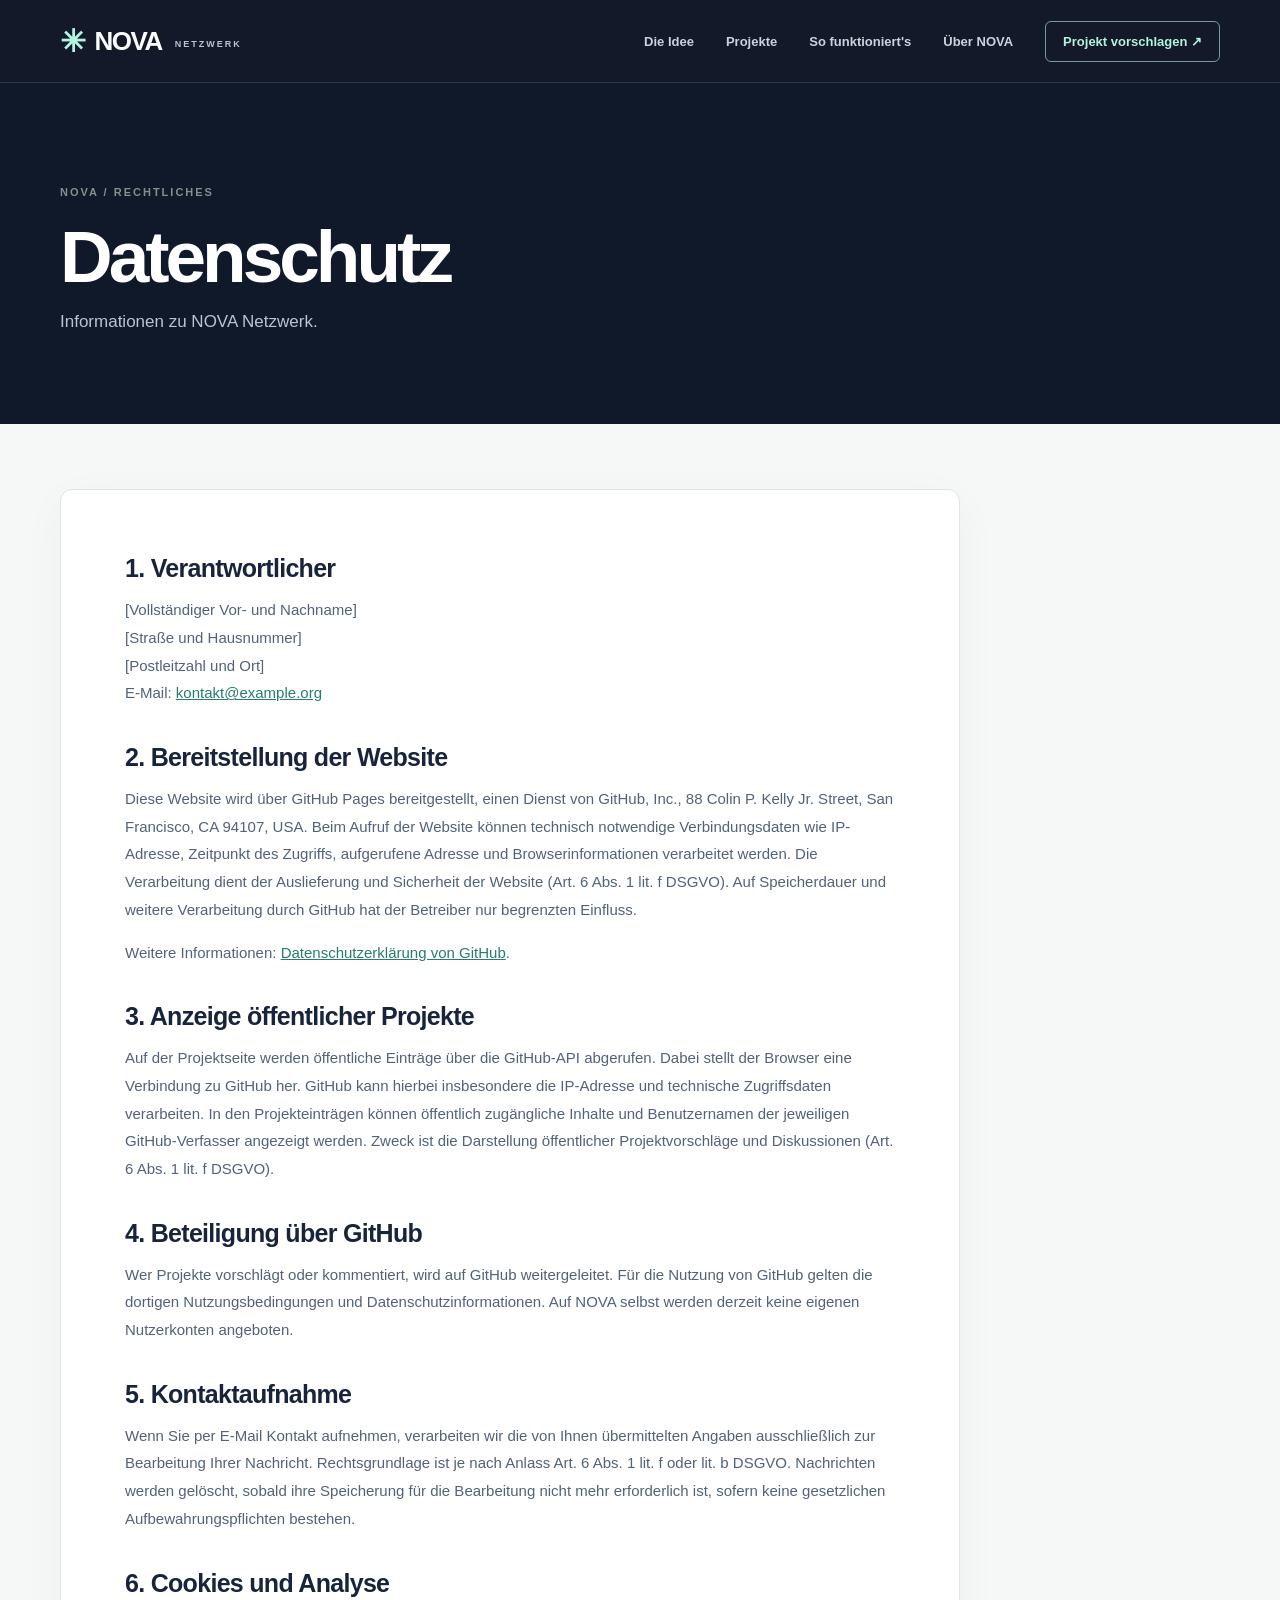
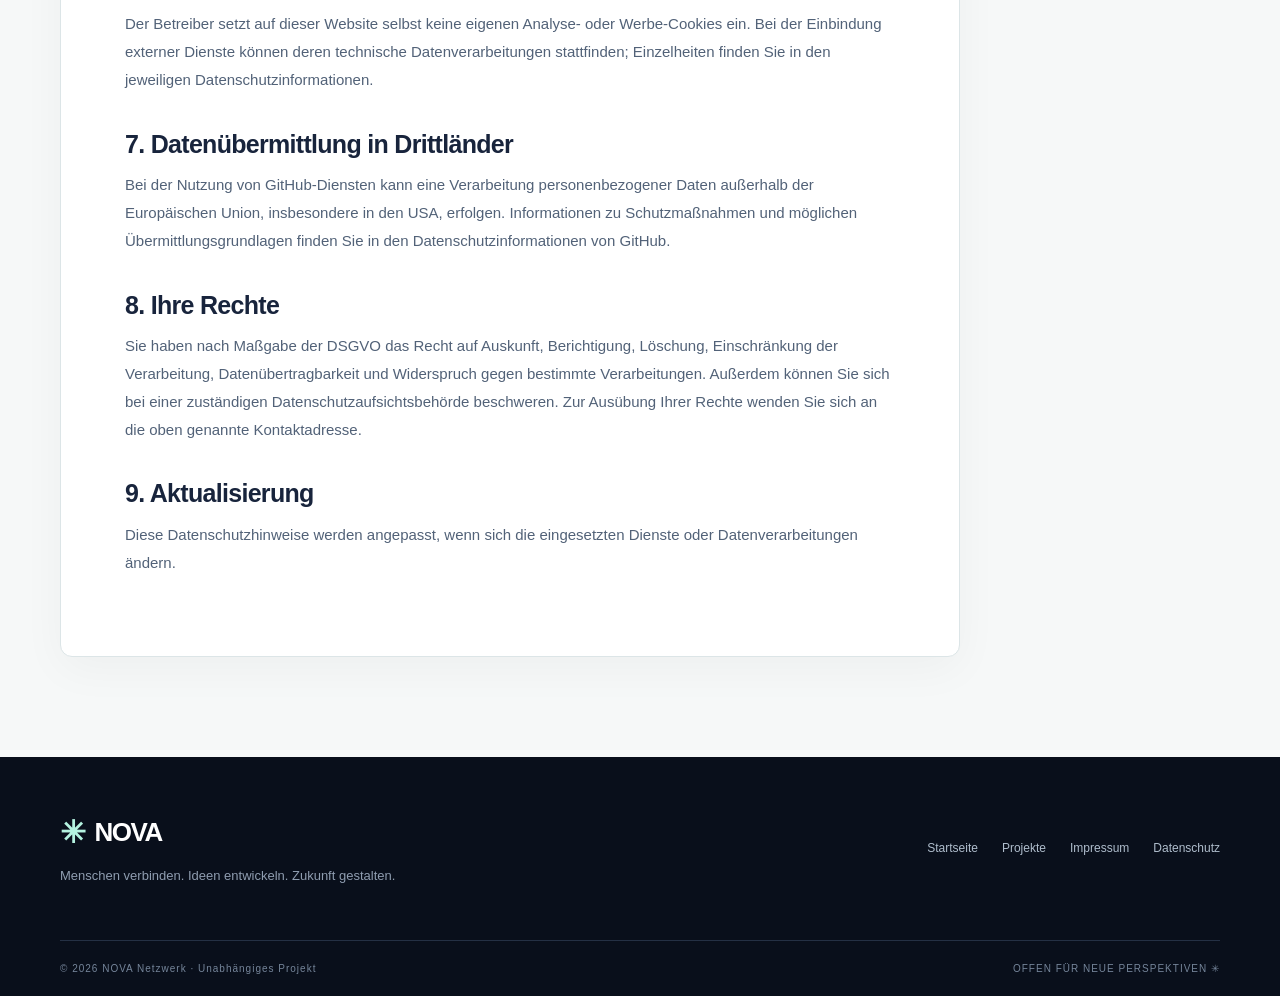
==== commit 4e8ee055: "Add files via upload" ====
--- a/datenschutz.html
+++ b/datenschutz.html
@@ -1 +1 @@
-<!doctype html><html lang="de"><head><meta charset="utf-8"><meta name="viewport" content="width=device-width,initial-scale=1"><meta name="theme-color" content="#0a1020"><title>Datenschutz — NOVA Netzwerk</title><link rel="icon" href="./favicon.svg"><link rel="stylesheet" href="./styles.css?v=13"><style>.legal-hero{background:#10192a;color:white;padding:90px 0 70px}.legal-hero h1{margin:20px 0 10px}.legal-content{background:#f6f8f8;padding:65px 0 100px}.legal-sheet{background:#fff;border:1px solid #dce5e7;border-radius:12px;padding:clamp(24px,5vw,64px);max-width:900px;box-shadow:0 12px 45px rgba(10,16,32,.04)}.legal-sheet h2{font-size:25px;letter-spacing:-.7px;margin:36px 0 13px}.legal-sheet h2:first-child{margin-top:0}.legal-sheet p,.legal-sheet li{line-height:1.85;color:#526278;font-size:15px}.legal-sheet a{color:#287b70;text-decoration:underline}.legal-sheet strong{color:#18243c}.legal-sheet ul{padding-left:22px}@media(max-width:740px){.legal-hero{padding:65px 0 50px}.legal-content{padding:35px 0 65px}}</style><script src="./script.js?v=12" defer></script></head><body><header class="site-header"><div class="container nav"><a class="logo" href="./index.html#start"><span class="logo-symbol">✳</span> NOVA<span class="logo-sub">NETZWERK</span></a><button class="menu-button" id="menu-button" aria-expanded="false" aria-controls="navigation" aria-label="Navigation öffnen">☰</button><nav id="navigation" aria-label="Hauptnavigation"><a href="./index.html#idee">Die Idee</a><a href="./projekte.html">Projekte</a><a href="./index.html#ablauf">So funktioniert's</a><a href="./index.html#ueber">Über NOVA</a><a class="nav-cta" href="https://github.com/Mxrkus21/nova-website/issues/new" target="_blank" rel="noopener noreferrer">Projekt vorschlagen ↗</a></nav></div></header><main><section class="legal-hero"><div class="container"><div class="section-index">NOVA / RECHTLICHES</div><h1>Datenschutz<span style="color:#b4f3e0">.</span></h1><p class="hero-description">Informationen zu NOVA Netzwerk.</p></div></section><section class="legal-content"><div class="container"><article class="legal-sheet"><h2>1. Verantwortlicher</h2><p>[Vollständiger Vor- und Nachname]<br>[Straße und Hausnummer]<br>[Postleitzahl und Ort]<br>E-Mail: <a href="mailto:kontakt@example.org">kontakt@example.org</a></p><h2>2. Bereitstellung der Website</h2><p>Diese Website wird über GitHub Pages bereitgestellt, einen Dienst von GitHub, Inc., 88 Colin P. Kelly Jr. Street, San Francisco, CA 94107, USA. Beim Aufruf der Website können technisch notwendige Verbindungsdaten wie IP-Adresse, Zeitpunkt des Zugriffs, aufgerufene Adresse und Browserinformationen verarbeitet werden. Die Verarbeitung dient der Auslieferung und Sicherheit der Website (Art. 6 Abs. 1 lit. f DSGVO). Auf Speicherdauer und weitere Verarbeitung durch GitHub hat der Betreiber nur begrenzten Einfluss.</p><p>Weitere Informationen: <a href="https://docs.github.com/de/site-policy/privacy-policies/github-general-privacy-statement" target="_blank" rel="noopener noreferrer">Datenschutzerklärung von GitHub</a>.</p><h2>3. Anzeige öffentlicher Projekte</h2><p>Auf der Projektseite werden öffentliche Einträge über die GitHub-API abgerufen. Dabei stellt der Browser eine Verbindung zu GitHub her. GitHub kann hierbei insbesondere die IP-Adresse und technische Zugriffsdaten verarbeiten. In den Projekteinträgen können öffentlich zugängliche Inhalte und Benutzernamen der jeweiligen GitHub-Verfasser angezeigt werden. Zweck ist die Darstellung öffentlicher Projektvorschläge und Diskussionen (Art. 6 Abs. 1 lit. f DSGVO).</p><h2>4. Beteiligung über GitHub</h2><p>Wer Projekte vorschlägt oder kommentiert, wird auf GitHub weitergeleitet. Für die Nutzung von GitHub gelten die dortigen Nutzungsbedingungen und Datenschutzinformationen. Auf NOVA selbst werden derzeit keine eigenen Nutzerkonten angeboten.</p><h2>5. Kontaktaufnahme</h2><p>Wenn Sie per E-Mail Kontakt aufnehmen, verarbeiten wir die von Ihnen übermittelten Angaben ausschließlich zur Bearbeitung Ihrer Nachricht. Rechtsgrundlage ist je nach Anlass Art. 6 Abs. 1 lit. f oder lit. b DSGVO. Nachrichten werden gelöscht, sobald ihre Speicherung für die Bearbeitung nicht mehr erforderlich ist, sofern keine gesetzlichen Aufbewahrungspflichten bestehen.</p><h2>6. Cookies und Analyse</h2><p>Der Betreiber setzt auf dieser Website selbst keine eigenen Analyse- oder Werbe-Cookies ein. Bei der Einbindung externer Dienste können deren technische Datenverarbeitungen stattfinden; Einzelheiten finden Sie in den jeweiligen Datenschutzinformationen.</p><h2>7. Datenübermittlung in Drittländer</h2><p>Bei der Nutzung von GitHub-Diensten kann eine Verarbeitung personenbezogener Daten außerhalb der Europäischen Union, insbesondere in den USA, erfolgen. Informationen zu Schutzmaßnahmen und möglichen Übermittlungsgrundlagen finden Sie in den Datenschutzinformationen von GitHub.</p><h2>8. Ihre Rechte</h2><p>Sie haben nach Maßgabe der DSGVO das Recht auf Auskunft, Berichtigung, Löschung, Einschränkung der Verarbeitung, Datenübertragbarkeit und Widerspruch gegen bestimmte Verarbeitungen. Außerdem können Sie sich bei einer zuständigen Datenschutzaufsichtsbehörde beschweren. Zur Ausübung Ihrer Rechte wenden Sie sich an die oben genannte Kontaktadresse.</p><h2>9. Aktualisierung</h2><p>Diese Datenschutzhinweise werden angepasst, wenn sich die eingesetzten Dienste oder Datenverarbeitungen ändern.</p></article></div></section></main><footer class="footer"><div class="container footer-main"><div><a class="logo" href="./index.html"><span class="logo-symbol">✳</span> NOVA</a><p>Menschen verbinden. Ideen entwickeln. Zukunft gestalten.</p></div><div class="footer-links"><a href="./index.html">Startseite</a><a href="./projekte.html">Projekte</a><a href="./impressum.html">Impressum</a><a href="./datenschutz.html">Datenschutz</a></div></div><div class="container footer-bottom"><span>© <span id="year">2026</span> NOVA Netzwerk · Unabhängiges Projekt</span><span>OFFEN FÜR NEUE PERSPEKTIVEN ✳</span></div></footer></body></html>+<!doctype html><html lang="de"><head><meta charset="utf-8"><meta name="viewport" content="width=device-width,initial-scale=1"><meta name="theme-color" content="#0a1020"><title>Datenschutz — NOVA Netzwerk</title><link rel="icon" href="./favicon.svg"><link rel="stylesheet" href="./styles.css?v=13"><style>.legal-hero{background:#10192a;color:white;padding:90px 0 70px}.legal-hero h1{margin:20px 0 10px}.legal-content{background:#f6f8f8;padding:65px 0 100px}.legal-sheet{background:#fff;border:1px solid #dce5e7;border-radius:12px;padding:clamp(24px,5vw,64px);max-width:900px;box-shadow:0 12px 45px rgba(10,16,32,.04)}.legal-sheet h2{font-size:25px;letter-spacing:-.7px;margin:36px 0 13px}.legal-sheet h2:first-child{margin-top:0}.legal-sheet p,.legal-sheet li{line-height:1.85;color:#526278;font-size:15px}.legal-sheet a{color:#287b70;text-decoration:underline}.legal-sheet strong{color:#18243c}.legal-sheet ul{padding-left:22px}@media(max-width:740px){.legal-hero{padding:65px 0 50px}.legal-content{padding:35px 0 65px}}</style><script src="./script.js?v=12" defer></script></head><body><header class="site-header"><div class="container nav"><a class="logo" href="./index.html#start"><span class="logo-symbol">✳</span> NOVA<span class="logo-sub">NETZWERK</span></a><button class="menu-button" id="menu-button" aria-expanded="false" aria-controls="navigation" aria-label="Navigation öffnen">☰</button><nav id="navigation" aria-label="Hauptnavigation"><a href="./index.html#idee">Die Idee</a><a href="./projekte.html">Projekte</a><a href="./index.html#ablauf">So funktioniert's</a><a href="./index.html#ueber">Über NOVA</a><a class="nav-cta" href="https://github.com/Mxrkus21/nova-website/issues/new" target="_blank" rel="noopener noreferrer">Projekt vorschlagen ↗</a></nav></div></header><main><section class="legal-hero"><div class="container"><div class="section-index">NOVA / RECHTLICHES</div><h1>Datenschutz</h1><p class="hero-description">Informationen zu NOVA Netzwerk.</p></div></section><section class="legal-content"><div class="container"><article class="legal-sheet"><h2>1. Verantwortlicher</h2><p>[Vollständiger Vor- und Nachname]<br>[Straße und Hausnummer]<br>[Postleitzahl und Ort]<br>E-Mail: <a href="mailto:kontakt@example.org">kontakt@example.org</a></p><h2>2. Bereitstellung der Website</h2><p>Diese Website wird über GitHub Pages bereitgestellt, einen Dienst von GitHub, Inc., 88 Colin P. Kelly Jr. Street, San Francisco, CA 94107, USA. Beim Aufruf der Website können technisch notwendige Verbindungsdaten wie IP-Adresse, Zeitpunkt des Zugriffs, aufgerufene Adresse und Browserinformationen verarbeitet werden. Die Verarbeitung dient der Auslieferung und Sicherheit der Website (Art. 6 Abs. 1 lit. f DSGVO). Auf Speicherdauer und weitere Verarbeitung durch GitHub hat der Betreiber nur begrenzten Einfluss.</p><p>Weitere Informationen: <a href="https://docs.github.com/de/site-policy/privacy-policies/github-general-privacy-statement" target="_blank" rel="noopener noreferrer">Datenschutzerklärung von GitHub</a>.</p><h2>3. Anzeige öffentlicher Projekte</h2><p>Auf der Projektseite werden öffentliche Einträge über die GitHub-API abgerufen. Dabei stellt der Browser eine Verbindung zu GitHub her. GitHub kann hierbei insbesondere die IP-Adresse und technische Zugriffsdaten verarbeiten. In den Projekteinträgen können öffentlich zugängliche Inhalte und Benutzernamen der jeweiligen GitHub-Verfasser angezeigt werden. Zweck ist die Darstellung öffentlicher Projektvorschläge und Diskussionen (Art. 6 Abs. 1 lit. f DSGVO).</p><h2>4. Beteiligung über GitHub</h2><p>Wer Projekte vorschlägt oder kommentiert, wird auf GitHub weitergeleitet. Für die Nutzung von GitHub gelten die dortigen Nutzungsbedingungen und Datenschutzinformationen. Auf NOVA selbst werden derzeit keine eigenen Nutzerkonten angeboten.</p><h2>5. Kontaktaufnahme</h2><p>Wenn Sie per E-Mail Kontakt aufnehmen, verarbeiten wir die von Ihnen übermittelten Angaben ausschließlich zur Bearbeitung Ihrer Nachricht. Rechtsgrundlage ist je nach Anlass Art. 6 Abs. 1 lit. f oder lit. b DSGVO. Nachrichten werden gelöscht, sobald ihre Speicherung für die Bearbeitung nicht mehr erforderlich ist, sofern keine gesetzlichen Aufbewahrungspflichten bestehen.</p><h2>6. Cookies und Analyse</h2><p>Der Betreiber setzt auf dieser Website selbst keine eigenen Analyse- oder Werbe-Cookies ein. Bei der Einbindung externer Dienste können deren technische Datenverarbeitungen stattfinden; Einzelheiten finden Sie in den jeweiligen Datenschutzinformationen.</p><h2>7. Datenübermittlung in Drittländer</h2><p>Bei der Nutzung von GitHub-Diensten kann eine Verarbeitung personenbezogener Daten außerhalb der Europäischen Union, insbesondere in den USA, erfolgen. Informationen zu Schutzmaßnahmen und möglichen Übermittlungsgrundlagen finden Sie in den Datenschutzinformationen von GitHub.</p><h2>8. Ihre Rechte</h2><p>Sie haben nach Maßgabe der DSGVO das Recht auf Auskunft, Berichtigung, Löschung, Einschränkung der Verarbeitung, Datenübertragbarkeit und Widerspruch gegen bestimmte Verarbeitungen. Außerdem können Sie sich bei einer zuständigen Datenschutzaufsichtsbehörde beschweren. Zur Ausübung Ihrer Rechte wenden Sie sich an die oben genannte Kontaktadresse.</p><h2>9. Aktualisierung</h2><p>Diese Datenschutzhinweise werden angepasst, wenn sich die eingesetzten Dienste oder Datenverarbeitungen ändern.</p></article></div></section></main><footer class="footer"><div class="container footer-main"><div><a class="logo" href="./index.html"><span class="logo-symbol">✳</span> NOVA</a><p>Menschen verbinden. Ideen entwickeln. Zukunft gestalten.</p></div><div class="footer-links"><a href="./index.html">Startseite</a><a href="./projekte.html">Projekte</a><a href="./impressum.html">Impressum</a><a href="./datenschutz.html">Datenschutz</a></div></div><div class="container footer-bottom"><span>© <span id="year">2026</span> NOVA Netzwerk · Unabhängiges Projekt</span><span>OFFEN FÜR NEUE PERSPEKTIVEN ✳</span></div></footer></body></html>
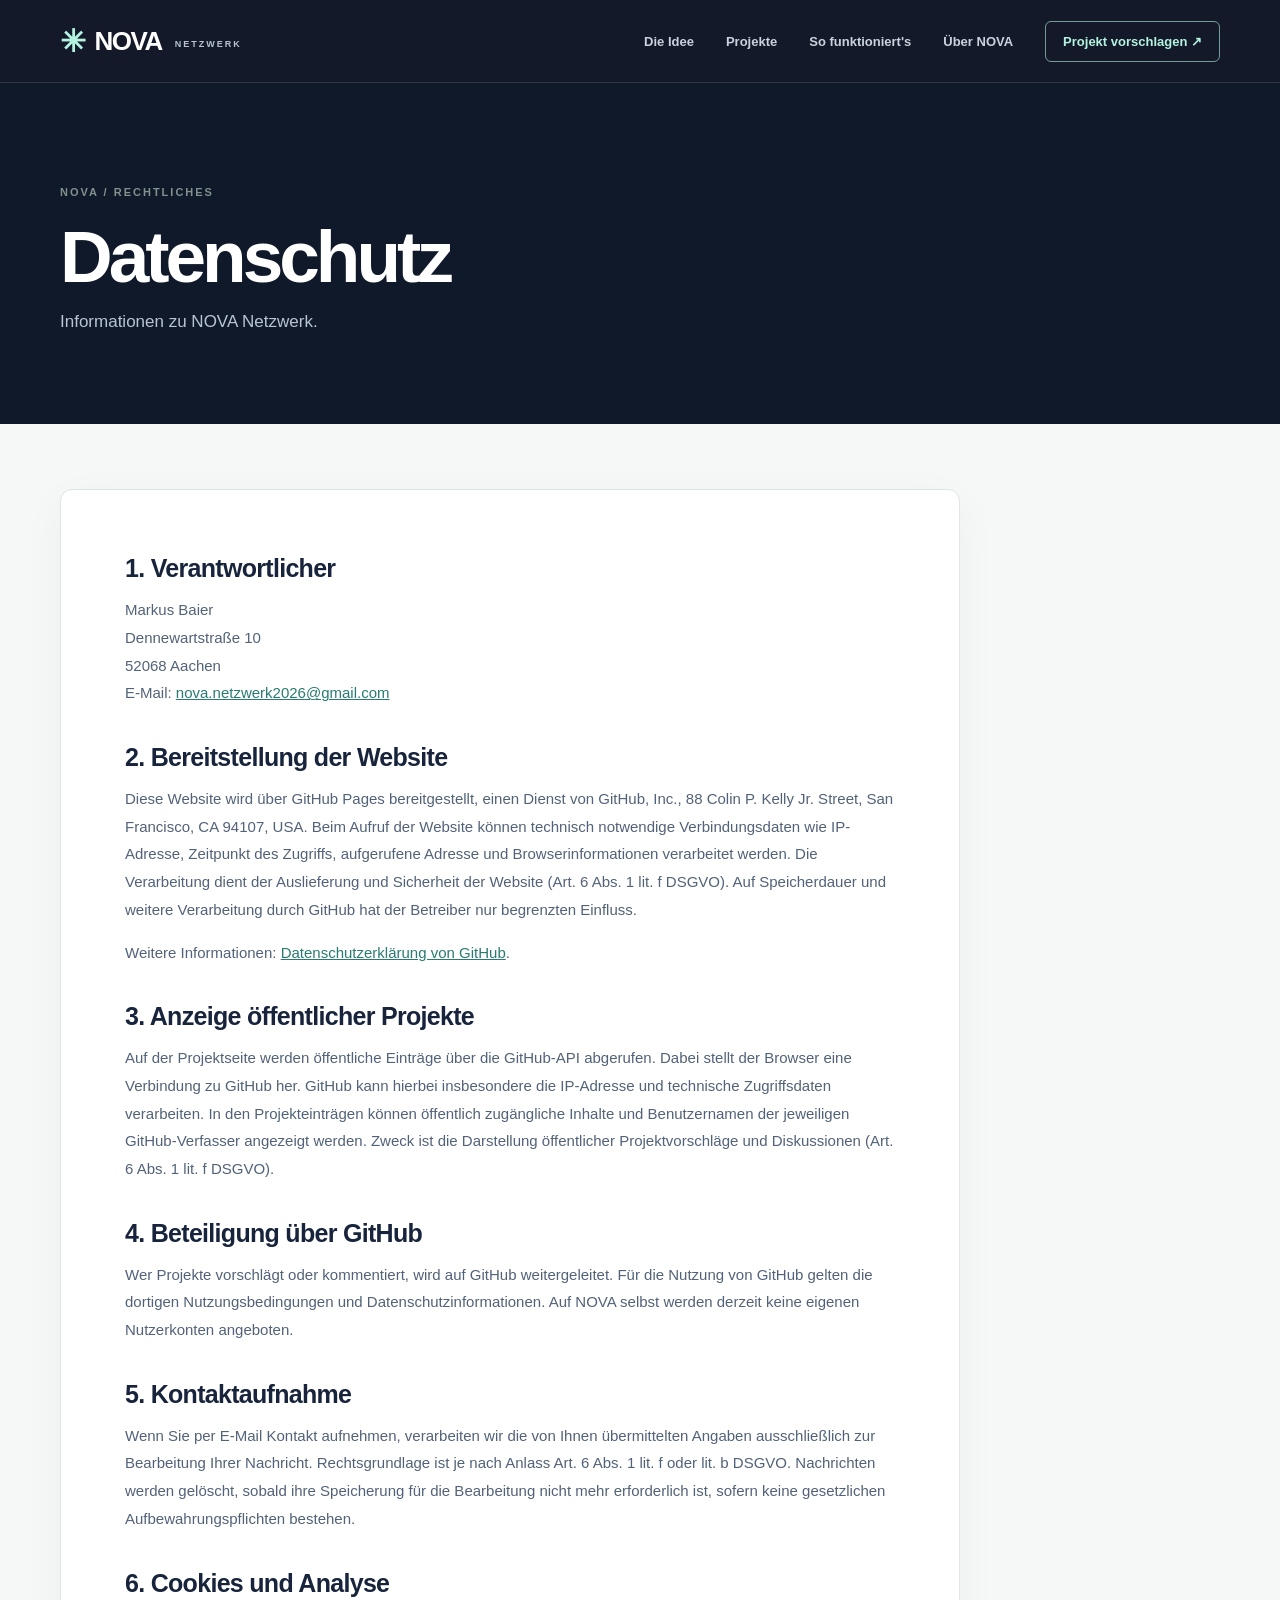
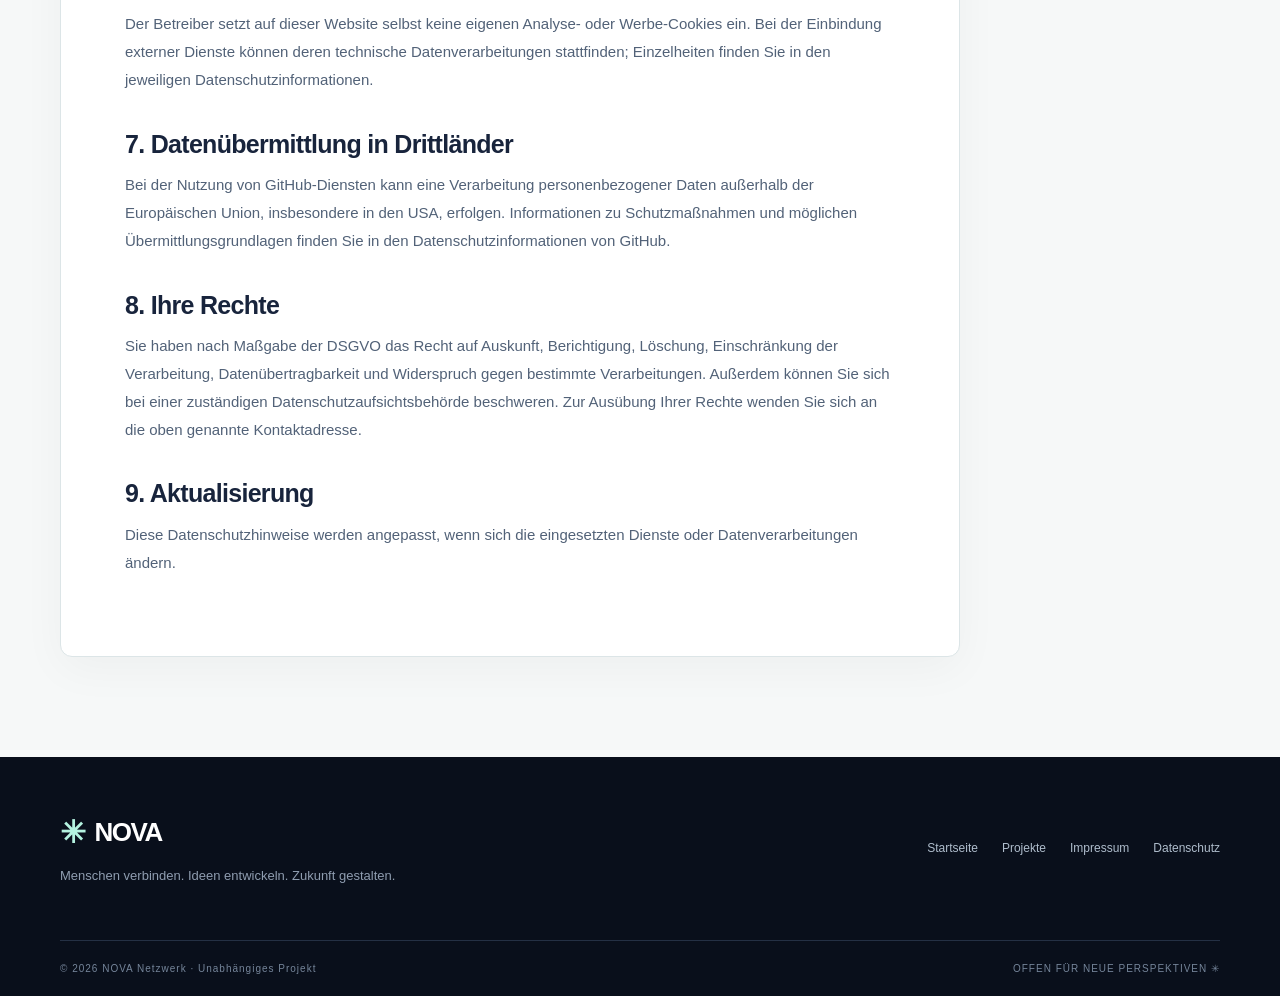
==== commit 1cb30985: "Add files via upload" ====
--- a/datenschutz.html
+++ b/datenschutz.html
@@ -1 +1 @@
-<!doctype html><html lang="de"><head><meta charset="utf-8"><meta name="viewport" content="width=device-width,initial-scale=1"><meta name="theme-color" content="#0a1020"><title>Datenschutz — NOVA Netzwerk</title><link rel="icon" href="./favicon.svg"><link rel="stylesheet" href="./styles.css?v=13"><style>.legal-hero{background:#10192a;color:white;padding:90px 0 70px}.legal-hero h1{margin:20px 0 10px}.legal-content{background:#f6f8f8;padding:65px 0 100px}.legal-sheet{background:#fff;border:1px solid #dce5e7;border-radius:12px;padding:clamp(24px,5vw,64px);max-width:900px;box-shadow:0 12px 45px rgba(10,16,32,.04)}.legal-sheet h2{font-size:25px;letter-spacing:-.7px;margin:36px 0 13px}.legal-sheet h2:first-child{margin-top:0}.legal-sheet p,.legal-sheet li{line-height:1.85;color:#526278;font-size:15px}.legal-sheet a{color:#287b70;text-decoration:underline}.legal-sheet strong{color:#18243c}.legal-sheet ul{padding-left:22px}@media(max-width:740px){.legal-hero{padding:65px 0 50px}.legal-content{padding:35px 0 65px}}</style><script src="./script.js?v=12" defer></script></head><body><header class="site-header"><div class="container nav"><a class="logo" href="./index.html#start"><span class="logo-symbol">✳</span> NOVA<span class="logo-sub">NETZWERK</span></a><button class="menu-button" id="menu-button" aria-expanded="false" aria-controls="navigation" aria-label="Navigation öffnen">☰</button><nav id="navigation" aria-label="Hauptnavigation"><a href="./index.html#idee">Die Idee</a><a href="./projekte.html">Projekte</a><a href="./index.html#ablauf">So funktioniert's</a><a href="./index.html#ueber">Über NOVA</a><a class="nav-cta" href="https://github.com/Mxrkus21/nova-website/issues/new" target="_blank" rel="noopener noreferrer">Projekt vorschlagen ↗</a></nav></div></header><main><section class="legal-hero"><div class="container"><div class="section-index">NOVA / RECHTLICHES</div><h1>Datenschutz</h1><p class="hero-description">Informationen zu NOVA Netzwerk.</p></div></section><section class="legal-content"><div class="container"><article class="legal-sheet"><h2>1. Verantwortlicher</h2><p>[Vollständiger Vor- und Nachname]<br>[Straße und Hausnummer]<br>[Postleitzahl und Ort]<br>E-Mail: <a href="mailto:kontakt@example.org">kontakt@example.org</a></p><h2>2. Bereitstellung der Website</h2><p>Diese Website wird über GitHub Pages bereitgestellt, einen Dienst von GitHub, Inc., 88 Colin P. Kelly Jr. Street, San Francisco, CA 94107, USA. Beim Aufruf der Website können technisch notwendige Verbindungsdaten wie IP-Adresse, Zeitpunkt des Zugriffs, aufgerufene Adresse und Browserinformationen verarbeitet werden. Die Verarbeitung dient der Auslieferung und Sicherheit der Website (Art. 6 Abs. 1 lit. f DSGVO). Auf Speicherdauer und weitere Verarbeitung durch GitHub hat der Betreiber nur begrenzten Einfluss.</p><p>Weitere Informationen: <a href="https://docs.github.com/de/site-policy/privacy-policies/github-general-privacy-statement" target="_blank" rel="noopener noreferrer">Datenschutzerklärung von GitHub</a>.</p><h2>3. Anzeige öffentlicher Projekte</h2><p>Auf der Projektseite werden öffentliche Einträge über die GitHub-API abgerufen. Dabei stellt der Browser eine Verbindung zu GitHub her. GitHub kann hierbei insbesondere die IP-Adresse und technische Zugriffsdaten verarbeiten. In den Projekteinträgen können öffentlich zugängliche Inhalte und Benutzernamen der jeweiligen GitHub-Verfasser angezeigt werden. Zweck ist die Darstellung öffentlicher Projektvorschläge und Diskussionen (Art. 6 Abs. 1 lit. f DSGVO).</p><h2>4. Beteiligung über GitHub</h2><p>Wer Projekte vorschlägt oder kommentiert, wird auf GitHub weitergeleitet. Für die Nutzung von GitHub gelten die dortigen Nutzungsbedingungen und Datenschutzinformationen. Auf NOVA selbst werden derzeit keine eigenen Nutzerkonten angeboten.</p><h2>5. Kontaktaufnahme</h2><p>Wenn Sie per E-Mail Kontakt aufnehmen, verarbeiten wir die von Ihnen übermittelten Angaben ausschließlich zur Bearbeitung Ihrer Nachricht. Rechtsgrundlage ist je nach Anlass Art. 6 Abs. 1 lit. f oder lit. b DSGVO. Nachrichten werden gelöscht, sobald ihre Speicherung für die Bearbeitung nicht mehr erforderlich ist, sofern keine gesetzlichen Aufbewahrungspflichten bestehen.</p><h2>6. Cookies und Analyse</h2><p>Der Betreiber setzt auf dieser Website selbst keine eigenen Analyse- oder Werbe-Cookies ein. Bei der Einbindung externer Dienste können deren technische Datenverarbeitungen stattfinden; Einzelheiten finden Sie in den jeweiligen Datenschutzinformationen.</p><h2>7. Datenübermittlung in Drittländer</h2><p>Bei der Nutzung von GitHub-Diensten kann eine Verarbeitung personenbezogener Daten außerhalb der Europäischen Union, insbesondere in den USA, erfolgen. Informationen zu Schutzmaßnahmen und möglichen Übermittlungsgrundlagen finden Sie in den Datenschutzinformationen von GitHub.</p><h2>8. Ihre Rechte</h2><p>Sie haben nach Maßgabe der DSGVO das Recht auf Auskunft, Berichtigung, Löschung, Einschränkung der Verarbeitung, Datenübertragbarkeit und Widerspruch gegen bestimmte Verarbeitungen. Außerdem können Sie sich bei einer zuständigen Datenschutzaufsichtsbehörde beschweren. Zur Ausübung Ihrer Rechte wenden Sie sich an die oben genannte Kontaktadresse.</p><h2>9. Aktualisierung</h2><p>Diese Datenschutzhinweise werden angepasst, wenn sich die eingesetzten Dienste oder Datenverarbeitungen ändern.</p></article></div></section></main><footer class="footer"><div class="container footer-main"><div><a class="logo" href="./index.html"><span class="logo-symbol">✳</span> NOVA</a><p>Menschen verbinden. Ideen entwickeln. Zukunft gestalten.</p></div><div class="footer-links"><a href="./index.html">Startseite</a><a href="./projekte.html">Projekte</a><a href="./impressum.html">Impressum</a><a href="./datenschutz.html">Datenschutz</a></div></div><div class="container footer-bottom"><span>© <span id="year">2026</span> NOVA Netzwerk · Unabhängiges Projekt</span><span>OFFEN FÜR NEUE PERSPEKTIVEN ✳</span></div></footer></body></html>+<!doctype html><html lang="de"><head><meta charset="utf-8"><meta name="viewport" content="width=device-width,initial-scale=1"><meta name="theme-color" content="#0a1020"><title>Datenschutz — NOVA Netzwerk</title><link rel="icon" href="./favicon.svg"><link rel="stylesheet" href="./styles.css?v=13"><style>.legal-hero{background:#10192a;color:white;padding:90px 0 70px}.legal-hero h1{margin:20px 0 10px}.legal-content{background:#f6f8f8;padding:65px 0 100px}.legal-sheet{background:#fff;border:1px solid #dce5e7;border-radius:12px;padding:clamp(24px,5vw,64px);max-width:900px;box-shadow:0 12px 45px rgba(10,16,32,.04)}.legal-sheet h2{font-size:25px;letter-spacing:-.7px;margin:36px 0 13px}.legal-sheet h2:first-child{margin-top:0}.legal-sheet p,.legal-sheet li{line-height:1.85;color:#526278;font-size:15px}.legal-sheet a{color:#287b70;text-decoration:underline}.legal-sheet strong{color:#18243c}.legal-sheet ul{padding-left:22px}@media(max-width:740px){.legal-hero{padding:65px 0 50px}.legal-content{padding:35px 0 65px}}</style><script src="./script.js?v=12" defer></script></head><body><header class="site-header"><div class="container nav"><a class="logo" href="./index.html#start"><span class="logo-symbol">✳</span> NOVA<span class="logo-sub">NETZWERK</span></a><button class="menu-button" id="menu-button" aria-expanded="false" aria-controls="navigation" aria-label="Navigation öffnen">☰</button><nav id="navigation" aria-label="Hauptnavigation"><a href="./index.html#idee">Die Idee</a><a href="./projekte.html">Projekte</a><a href="./index.html#ablauf">So funktioniert's</a><a href="./index.html#ueber">Über NOVA</a><a class="nav-cta" href="https://github.com/Mxrkus21/nova-website/issues/new" target="_blank" rel="noopener noreferrer">Projekt vorschlagen ↗</a></nav></div></header><main><section class="legal-hero"><div class="container"><div class="section-index">NOVA / RECHTLICHES</div><h1>Datenschutz</h1><p class="hero-description">Informationen zu NOVA Netzwerk.</p></div></section><section class="legal-content"><div class="container"><article class="legal-sheet"><h2>1. Verantwortlicher</h2><p>Markus Baier<br>Dennewartstraße 10<br>52068 Aachen<br>E-Mail: <a href="mailto:nova.netzwerk2026@gmail.com">nova.netzwerk2026@gmail.com</a></p><h2>2. Bereitstellung der Website</h2><p>Diese Website wird über GitHub Pages bereitgestellt, einen Dienst von GitHub, Inc., 88 Colin P. Kelly Jr. Street, San Francisco, CA 94107, USA. Beim Aufruf der Website können technisch notwendige Verbindungsdaten wie IP-Adresse, Zeitpunkt des Zugriffs, aufgerufene Adresse und Browserinformationen verarbeitet werden. Die Verarbeitung dient der Auslieferung und Sicherheit der Website (Art. 6 Abs. 1 lit. f DSGVO). Auf Speicherdauer und weitere Verarbeitung durch GitHub hat der Betreiber nur begrenzten Einfluss.</p><p>Weitere Informationen: <a href="https://docs.github.com/de/site-policy/privacy-policies/github-general-privacy-statement" target="_blank" rel="noopener noreferrer">Datenschutzerklärung von GitHub</a>.</p><h2>3. Anzeige öffentlicher Projekte</h2><p>Auf der Projektseite werden öffentliche Einträge über die GitHub-API abgerufen. Dabei stellt der Browser eine Verbindung zu GitHub her. GitHub kann hierbei insbesondere die IP-Adresse und technische Zugriffsdaten verarbeiten. In den Projekteinträgen können öffentlich zugängliche Inhalte und Benutzernamen der jeweiligen GitHub-Verfasser angezeigt werden. Zweck ist die Darstellung öffentlicher Projektvorschläge und Diskussionen (Art. 6 Abs. 1 lit. f DSGVO).</p><h2>4. Beteiligung über GitHub</h2><p>Wer Projekte vorschlägt oder kommentiert, wird auf GitHub weitergeleitet. Für die Nutzung von GitHub gelten die dortigen Nutzungsbedingungen und Datenschutzinformationen. Auf NOVA selbst werden derzeit keine eigenen Nutzerkonten angeboten.</p><h2>5. Kontaktaufnahme</h2><p>Wenn Sie per E-Mail Kontakt aufnehmen, verarbeiten wir die von Ihnen übermittelten Angaben ausschließlich zur Bearbeitung Ihrer Nachricht. Rechtsgrundlage ist je nach Anlass Art. 6 Abs. 1 lit. f oder lit. b DSGVO. Nachrichten werden gelöscht, sobald ihre Speicherung für die Bearbeitung nicht mehr erforderlich ist, sofern keine gesetzlichen Aufbewahrungspflichten bestehen.</p><h2>6. Cookies und Analyse</h2><p>Der Betreiber setzt auf dieser Website selbst keine eigenen Analyse- oder Werbe-Cookies ein. Bei der Einbindung externer Dienste können deren technische Datenverarbeitungen stattfinden; Einzelheiten finden Sie in den jeweiligen Datenschutzinformationen.</p><h2>7. Datenübermittlung in Drittländer</h2><p>Bei der Nutzung von GitHub-Diensten kann eine Verarbeitung personenbezogener Daten außerhalb der Europäischen Union, insbesondere in den USA, erfolgen. Informationen zu Schutzmaßnahmen und möglichen Übermittlungsgrundlagen finden Sie in den Datenschutzinformationen von GitHub.</p><h2>8. Ihre Rechte</h2><p>Sie haben nach Maßgabe der DSGVO das Recht auf Auskunft, Berichtigung, Löschung, Einschränkung der Verarbeitung, Datenübertragbarkeit und Widerspruch gegen bestimmte Verarbeitungen. Außerdem können Sie sich bei einer zuständigen Datenschutzaufsichtsbehörde beschweren. Zur Ausübung Ihrer Rechte wenden Sie sich an die oben genannte Kontaktadresse.</p><h2>9. Aktualisierung</h2><p>Diese Datenschutzhinweise werden angepasst, wenn sich die eingesetzten Dienste oder Datenverarbeitungen ändern.</p></article></div></section></main><footer class="footer"><div class="container footer-main"><div><a class="logo" href="./index.html"><span class="logo-symbol">✳</span> NOVA</a><p>Menschen verbinden. Ideen entwickeln. Zukunft gestalten.</p></div><div class="footer-links"><a href="./index.html">Startseite</a><a href="./projekte.html">Projekte</a><a href="./impressum.html">Impressum</a><a href="./datenschutz.html">Datenschutz</a></div></div><div class="container footer-bottom"><span>© <span id="year">2026</span> NOVA Netzwerk · Unabhängiges Projekt</span><span>OFFEN FÜR NEUE PERSPEKTIVEN ✳</span></div></footer></body></html>
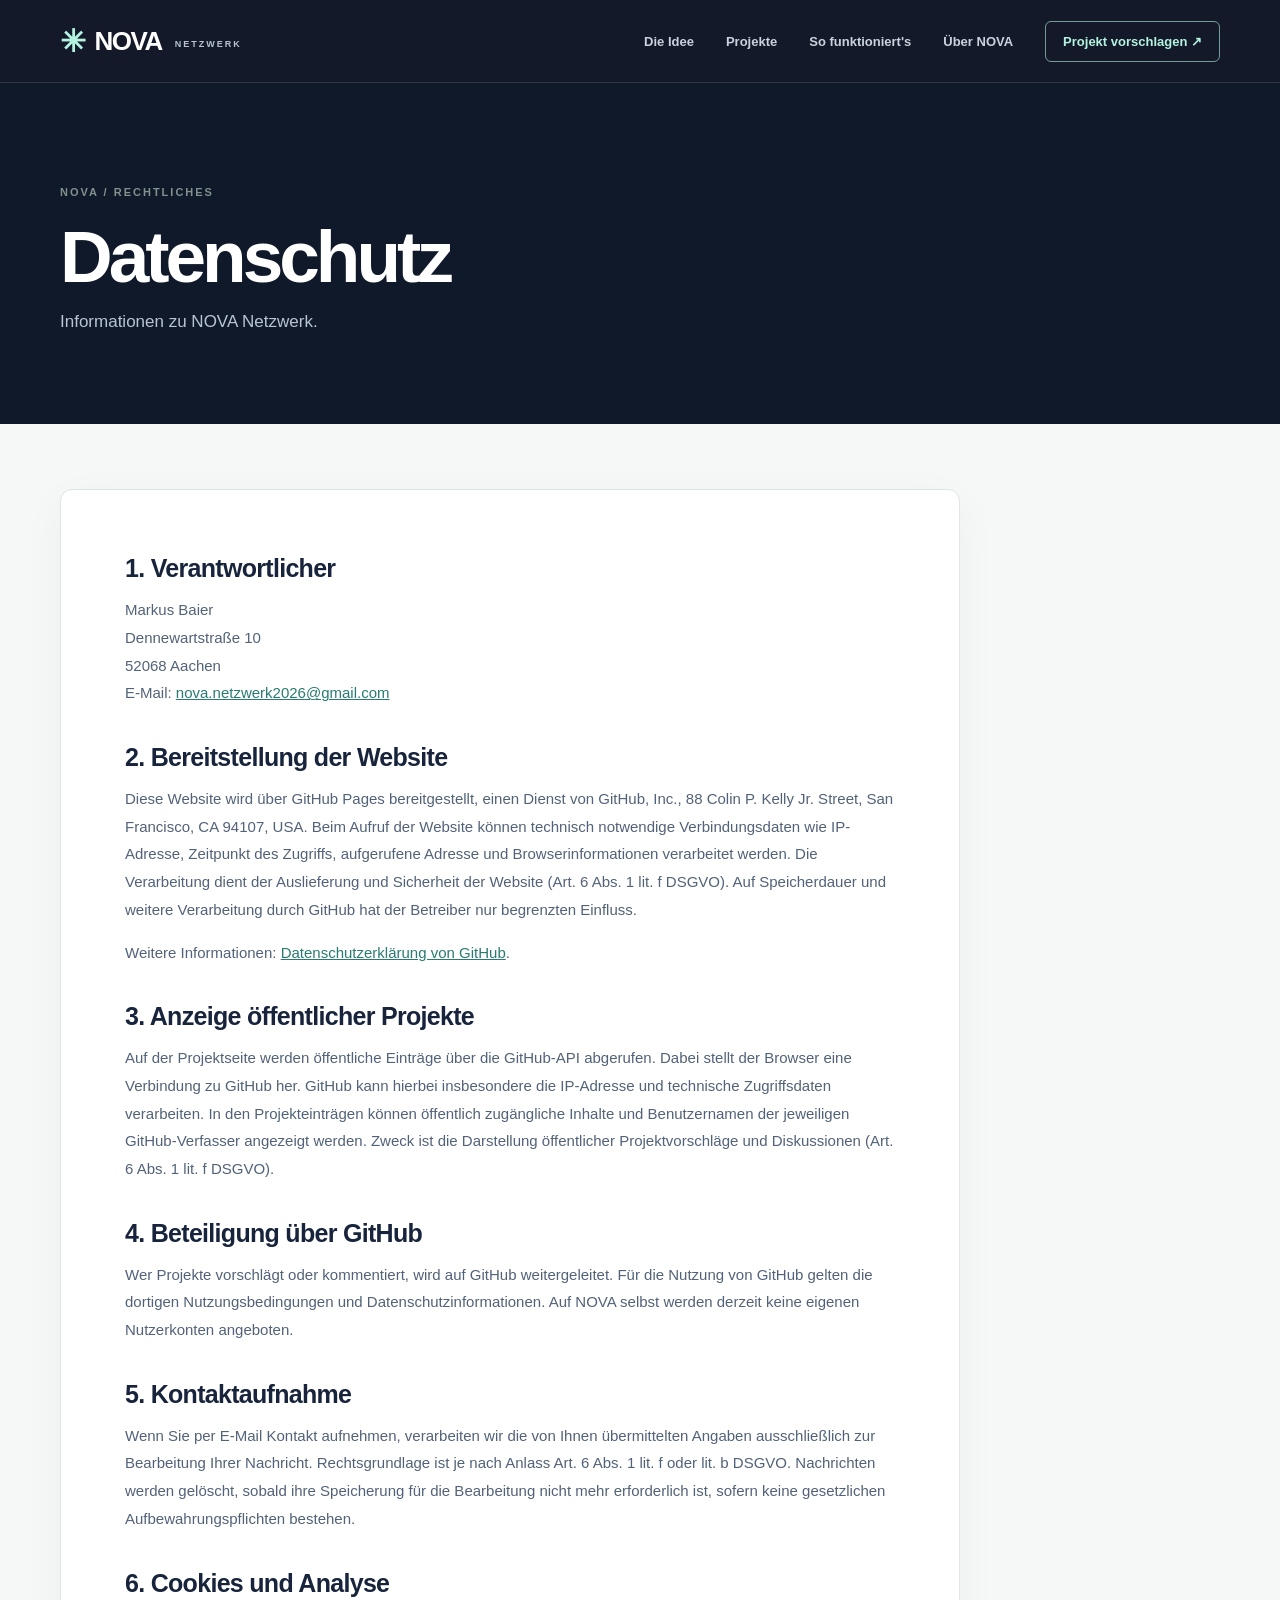
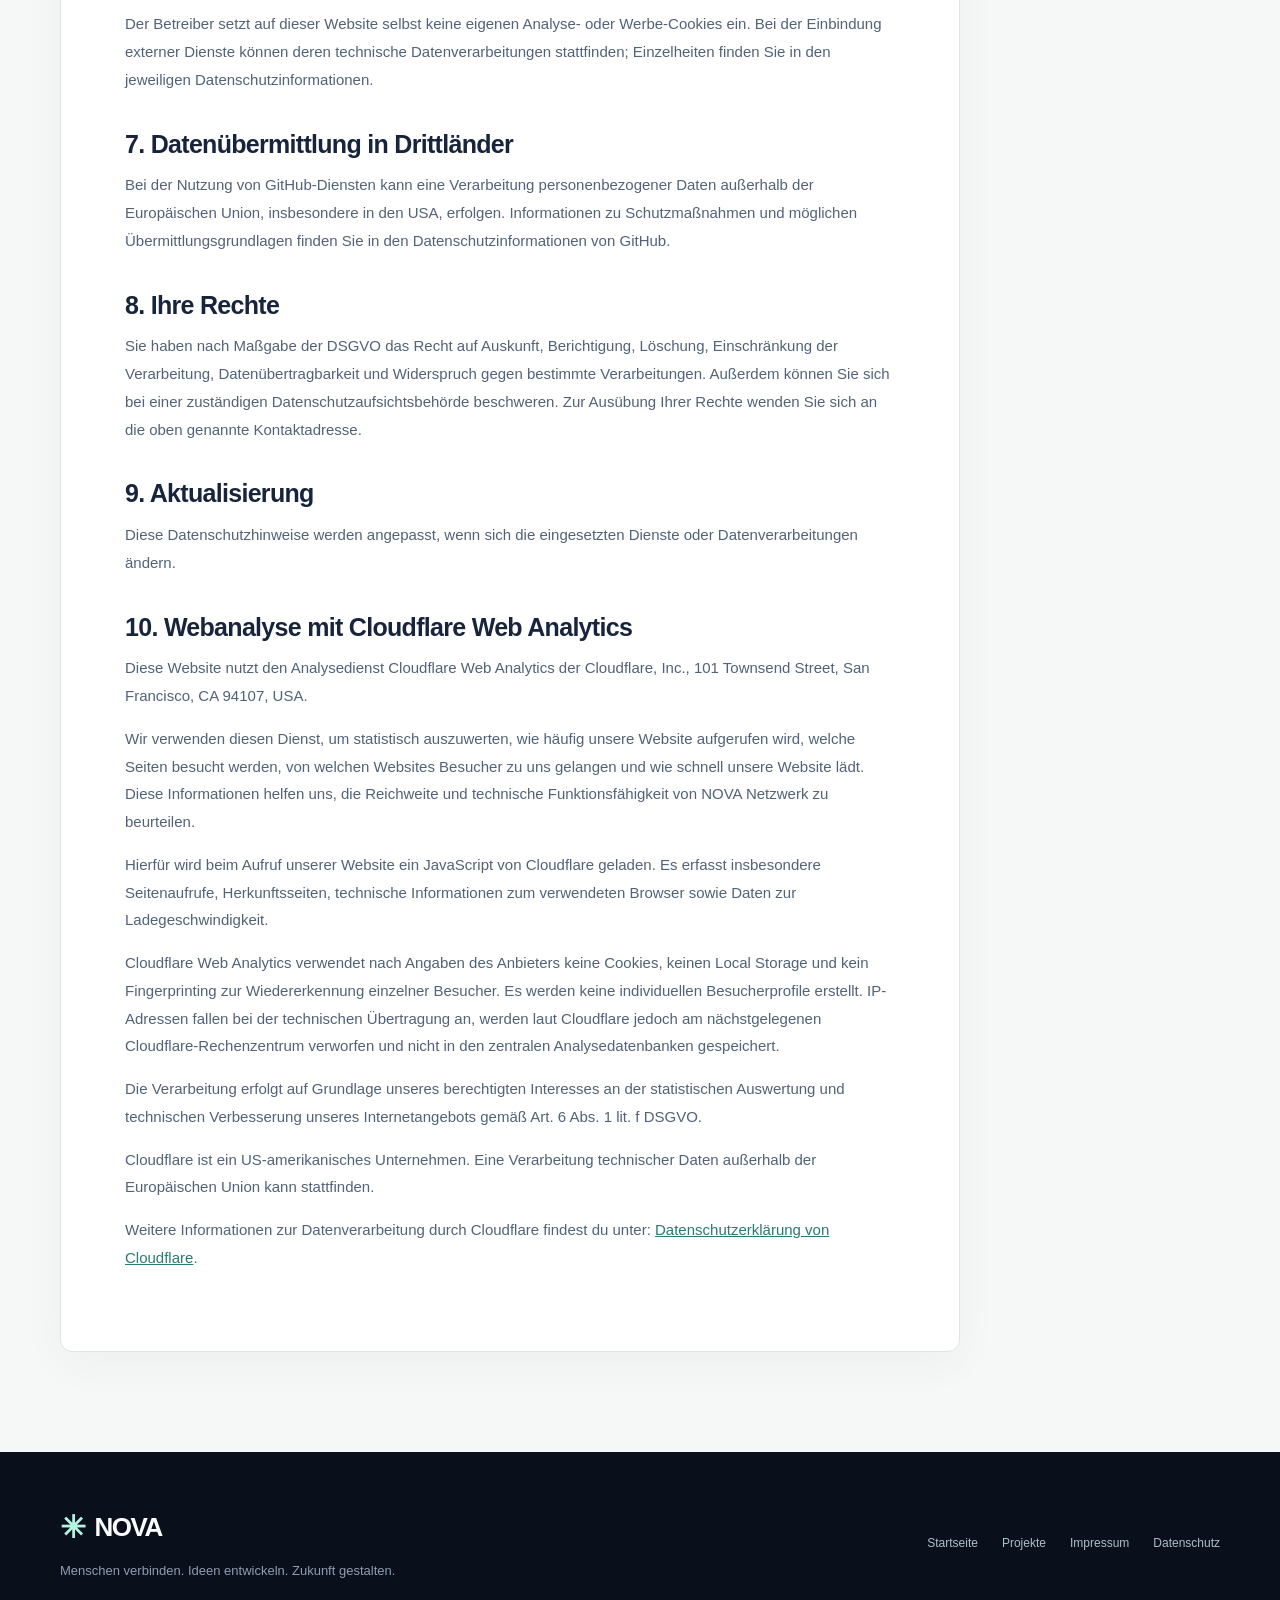
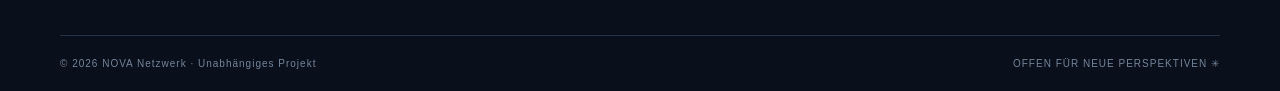
==== commit fa57917c: "Update datenschutz.html" ====
--- a/datenschutz.html
+++ b/datenschutz.html
@@ -1 +1,59 @@
-<!doctype html><html lang="de"><head><meta charset="utf-8"><meta name="viewport" content="width=device-width,initial-scale=1"><meta name="theme-color" content="#0a1020"><title>Datenschutz — NOVA Netzwerk</title><link rel="icon" href="./favicon.svg"><link rel="stylesheet" href="./styles.css?v=13"><style>.legal-hero{background:#10192a;color:white;padding:90px 0 70px}.legal-hero h1{margin:20px 0 10px}.legal-content{background:#f6f8f8;padding:65px 0 100px}.legal-sheet{background:#fff;border:1px solid #dce5e7;border-radius:12px;padding:clamp(24px,5vw,64px);max-width:900px;box-shadow:0 12px 45px rgba(10,16,32,.04)}.legal-sheet h2{font-size:25px;letter-spacing:-.7px;margin:36px 0 13px}.legal-sheet h2:first-child{margin-top:0}.legal-sheet p,.legal-sheet li{line-height:1.85;color:#526278;font-size:15px}.legal-sheet a{color:#287b70;text-decoration:underline}.legal-sheet strong{color:#18243c}.legal-sheet ul{padding-left:22px}@media(max-width:740px){.legal-hero{padding:65px 0 50px}.legal-content{padding:35px 0 65px}}</style><script src="./script.js?v=12" defer></script></head><body><header class="site-header"><div class="container nav"><a class="logo" href="./index.html#start"><span class="logo-symbol">✳</span> NOVA<span class="logo-sub">NETZWERK</span></a><button class="menu-button" id="menu-button" aria-expanded="false" aria-controls="navigation" aria-label="Navigation öffnen">☰</button><nav id="navigation" aria-label="Hauptnavigation"><a href="./index.html#idee">Die Idee</a><a href="./projekte.html">Projekte</a><a href="./index.html#ablauf">So funktioniert's</a><a href="./index.html#ueber">Über NOVA</a><a class="nav-cta" href="https://github.com/Mxrkus21/nova-website/issues/new" target="_blank" rel="noopener noreferrer">Projekt vorschlagen ↗</a></nav></div></header><main><section class="legal-hero"><div class="container"><div class="section-index">NOVA / RECHTLICHES</div><h1>Datenschutz</h1><p class="hero-description">Informationen zu NOVA Netzwerk.</p></div></section><section class="legal-content"><div class="container"><article class="legal-sheet"><h2>1. Verantwortlicher</h2><p>Markus Baier<br>Dennewartstraße 10<br>52068 Aachen<br>E-Mail: <a href="mailto:nova.netzwerk2026@gmail.com">nova.netzwerk2026@gmail.com</a></p><h2>2. Bereitstellung der Website</h2><p>Diese Website wird über GitHub Pages bereitgestellt, einen Dienst von GitHub, Inc., 88 Colin P. Kelly Jr. Street, San Francisco, CA 94107, USA. Beim Aufruf der Website können technisch notwendige Verbindungsdaten wie IP-Adresse, Zeitpunkt des Zugriffs, aufgerufene Adresse und Browserinformationen verarbeitet werden. Die Verarbeitung dient der Auslieferung und Sicherheit der Website (Art. 6 Abs. 1 lit. f DSGVO). Auf Speicherdauer und weitere Verarbeitung durch GitHub hat der Betreiber nur begrenzten Einfluss.</p><p>Weitere Informationen: <a href="https://docs.github.com/de/site-policy/privacy-policies/github-general-privacy-statement" target="_blank" rel="noopener noreferrer">Datenschutzerklärung von GitHub</a>.</p><h2>3. Anzeige öffentlicher Projekte</h2><p>Auf der Projektseite werden öffentliche Einträge über die GitHub-API abgerufen. Dabei stellt der Browser eine Verbindung zu GitHub her. GitHub kann hierbei insbesondere die IP-Adresse und technische Zugriffsdaten verarbeiten. In den Projekteinträgen können öffentlich zugängliche Inhalte und Benutzernamen der jeweiligen GitHub-Verfasser angezeigt werden. Zweck ist die Darstellung öffentlicher Projektvorschläge und Diskussionen (Art. 6 Abs. 1 lit. f DSGVO).</p><h2>4. Beteiligung über GitHub</h2><p>Wer Projekte vorschlägt oder kommentiert, wird auf GitHub weitergeleitet. Für die Nutzung von GitHub gelten die dortigen Nutzungsbedingungen und Datenschutzinformationen. Auf NOVA selbst werden derzeit keine eigenen Nutzerkonten angeboten.</p><h2>5. Kontaktaufnahme</h2><p>Wenn Sie per E-Mail Kontakt aufnehmen, verarbeiten wir die von Ihnen übermittelten Angaben ausschließlich zur Bearbeitung Ihrer Nachricht. Rechtsgrundlage ist je nach Anlass Art. 6 Abs. 1 lit. f oder lit. b DSGVO. Nachrichten werden gelöscht, sobald ihre Speicherung für die Bearbeitung nicht mehr erforderlich ist, sofern keine gesetzlichen Aufbewahrungspflichten bestehen.</p><h2>6. Cookies und Analyse</h2><p>Der Betreiber setzt auf dieser Website selbst keine eigenen Analyse- oder Werbe-Cookies ein. Bei der Einbindung externer Dienste können deren technische Datenverarbeitungen stattfinden; Einzelheiten finden Sie in den jeweiligen Datenschutzinformationen.</p><h2>7. Datenübermittlung in Drittländer</h2><p>Bei der Nutzung von GitHub-Diensten kann eine Verarbeitung personenbezogener Daten außerhalb der Europäischen Union, insbesondere in den USA, erfolgen. Informationen zu Schutzmaßnahmen und möglichen Übermittlungsgrundlagen finden Sie in den Datenschutzinformationen von GitHub.</p><h2>8. Ihre Rechte</h2><p>Sie haben nach Maßgabe der DSGVO das Recht auf Auskunft, Berichtigung, Löschung, Einschränkung der Verarbeitung, Datenübertragbarkeit und Widerspruch gegen bestimmte Verarbeitungen. Außerdem können Sie sich bei einer zuständigen Datenschutzaufsichtsbehörde beschweren. Zur Ausübung Ihrer Rechte wenden Sie sich an die oben genannte Kontaktadresse.</p><h2>9. Aktualisierung</h2><p>Diese Datenschutzhinweise werden angepasst, wenn sich die eingesetzten Dienste oder Datenverarbeitungen ändern.</p></article></div></section></main><footer class="footer"><div class="container footer-main"><div><a class="logo" href="./index.html"><span class="logo-symbol">✳</span> NOVA</a><p>Menschen verbinden. Ideen entwickeln. Zukunft gestalten.</p></div><div class="footer-links"><a href="./index.html">Startseite</a><a href="./projekte.html">Projekte</a><a href="./impressum.html">Impressum</a><a href="./datenschutz.html">Datenschutz</a></div></div><div class="container footer-bottom"><span>© <span id="year">2026</span> NOVA Netzwerk · Unabhängiges Projekt</span><span>OFFEN FÜR NEUE PERSPEKTIVEN ✳</span></div></footer></body></html>+
+<!doctype html>
+<html lang="de">
+<head>
+<meta charset="utf-8">
+<meta name="viewport" content="width=device-width,initial-scale=1">
+<meta name="theme-color" content="#0a1020">
+<title>Datenschutz — NOVA Netzwerk</title>
+<link rel="icon" href="./favicon.svg">
+<link rel="stylesheet" href="./styles.css?v=13">
+<style>.legal-hero{background:#10192a;color:white;padding:90px 0 70px}.legal-hero h1{margin:20px 0 10px}.legal-content{background:#f6f8f8;padding:65px 0 100px}.legal-sheet{background:#fff;border:1px solid #dce5e7;border-radius:12px;padding:clamp(24px,5vw,64px);max-width:900px;box-shadow:0 12px 45px rgba(10,16,32,.04)}.legal-sheet h2{font-size:25px;letter-spacing:-.7px;margin:36px 0 13px}.legal-sheet h2:first-child{margin-top:0}.legal-sheet p,.legal-sheet li{line-height:1.85;color:#526278;font-size:15px}.legal-sheet a{color:#287b70;text-decoration:underline}.legal-sheet strong{color:#18243c}.legal-sheet ul{padding-left:22px}@media(max-width:740px){.legal-hero{padding:65px 0 50px}.legal-content{padding:35px 0 65px}}</style>
+<script src="./script.js?v=12" defer></script>
+</head>
+<body>
+<header class="site-header"><div class="container nav"><a class="logo" href="./index.html#start"><span class="logo-symbol">✳</span> NOVA<span class="logo-sub">NETZWERK</span></a><button class="menu-button" id="menu-button" aria-expanded="false" aria-controls="navigation" aria-label="Navigation öffnen">☰</button><nav id="navigation" aria-label="Hauptnavigation"><a href="./index.html#idee">Die Idee</a><a href="./projekte.html">Projekte</a><a href="./index.html#ablauf">So funktioniert's</a><a href="./index.html#ueber">Über NOVA</a><a class="nav-cta" href="https://github.com/Mxrkus21/nova-website/issues/new" target="_blank" rel="noopener noreferrer">Projekt vorschlagen ↗</a></nav></div></header>
+<main>
+<section class="legal-hero"><div class="container"><div class="section-index">NOVA / RECHTLICHES</div><h1>Datenschutz</h1><p class="hero-description">Informationen zu NOVA Netzwerk.</p></div></section>
+<section class="legal-content"><div class="container"><article class="legal-sheet">
+<h2>1. Verantwortlicher</h2>
+<p>Markus Baier<br>Dennewartstraße 10<br>52068 Aachen<br>E-Mail: <a href="mailto:nova.netzwerk2026@gmail.com">nova.netzwerk2026@gmail.com</a></p>
+
+<h2>2. Bereitstellung der Website</h2>
+<p>Diese Website wird über GitHub Pages bereitgestellt, einen Dienst von GitHub, Inc., 88 Colin P. Kelly Jr. Street, San Francisco, CA 94107, USA. Beim Aufruf der Website können technisch notwendige Verbindungsdaten wie IP-Adresse, Zeitpunkt des Zugriffs, aufgerufene Adresse und Browserinformationen verarbeitet werden. Die Verarbeitung dient der Auslieferung und Sicherheit der Website (Art. 6 Abs. 1 lit. f DSGVO). Auf Speicherdauer und weitere Verarbeitung durch GitHub hat der Betreiber nur begrenzten Einfluss.</p>
+<p>Weitere Informationen: <a href="https://docs.github.com/de/site-policy/privacy-policies/github-general-privacy-statement" target="_blank" rel="noopener noreferrer">Datenschutzerklärung von GitHub</a>.</p>
+
+<h2>3. Anzeige öffentlicher Projekte</h2>
+<p>Auf der Projektseite werden öffentliche Einträge über die GitHub-API abgerufen. Dabei stellt der Browser eine Verbindung zu GitHub her. GitHub kann hierbei insbesondere die IP-Adresse und technische Zugriffsdaten verarbeiten. In den Projekteinträgen können öffentlich zugängliche Inhalte und Benutzernamen der jeweiligen GitHub-Verfasser angezeigt werden. Zweck ist die Darstellung öffentlicher Projektvorschläge und Diskussionen (Art. 6 Abs. 1 lit. f DSGVO).</p>
+
+<h2>4. Beteiligung über GitHub</h2>
+<p>Wer Projekte vorschlägt oder kommentiert, wird auf GitHub weitergeleitet. Für die Nutzung von GitHub gelten die dortigen Nutzungsbedingungen und Datenschutzinformationen. Auf NOVA selbst werden derzeit keine eigenen Nutzerkonten angeboten.</p>
+
+<h2>5. Kontaktaufnahme</h2>
+<p>Wenn Sie per E-Mail Kontakt aufnehmen, verarbeiten wir die von Ihnen übermittelten Angaben ausschließlich zur Bearbeitung Ihrer Nachricht. Rechtsgrundlage ist je nach Anlass Art. 6 Abs. 1 lit. f oder lit. b DSGVO. Nachrichten werden gelöscht, sobald ihre Speicherung für die Bearbeitung nicht mehr erforderlich ist, sofern keine gesetzlichen Aufbewahrungspflichten bestehen.</p>
+
+<h2>6. Cookies und Analyse</h2>
+<p>Der Betreiber setzt auf dieser Website selbst keine eigenen Analyse- oder Werbe-Cookies ein. Bei der Einbindung externer Dienste können deren technische Datenverarbeitungen stattfinden; Einzelheiten finden Sie in den jeweiligen Datenschutzinformationen.</p>
+
+<h2>7. Datenübermittlung in Drittländer</h2>
+<p>Bei der Nutzung von GitHub-Diensten kann eine Verarbeitung personenbezogener Daten außerhalb der Europäischen Union, insbesondere in den USA, erfolgen. Informationen zu Schutzmaßnahmen und möglichen Übermittlungsgrundlagen finden Sie in den Datenschutzinformationen von GitHub.</p>
+
+<h2>8. Ihre Rechte</h2>
+<p>Sie haben nach Maßgabe der DSGVO das Recht auf Auskunft, Berichtigung, Löschung, Einschränkung der Verarbeitung, Datenübertragbarkeit und Widerspruch gegen bestimmte Verarbeitungen. Außerdem können Sie sich bei einer zuständigen Datenschutzaufsichtsbehörde beschweren. Zur Ausübung Ihrer Rechte wenden Sie sich an die oben genannte Kontaktadresse.</p>
+
+<h2>9. Aktualisierung</h2>
+<p>Diese Datenschutzhinweise werden angepasst, wenn sich die eingesetzten Dienste oder Datenverarbeitungen ändern.</p>
+
+<h2>10. Webanalyse mit Cloudflare Web Analytics</h2>
+<p>Diese Website nutzt den Analysedienst Cloudflare Web Analytics der Cloudflare, Inc., 101 Townsend Street, San Francisco, CA 94107, USA.</p>
+<p>Wir verwenden diesen Dienst, um statistisch auszuwerten, wie häufig unsere Website aufgerufen wird, welche Seiten besucht werden, von welchen Websites Besucher zu uns gelangen und wie schnell unsere Website lädt. Diese Informationen helfen uns, die Reichweite und technische Funktionsfähigkeit von NOVA Netzwerk zu beurteilen.</p>
+<p>Hierfür wird beim Aufruf unserer Website ein JavaScript von Cloudflare geladen. Es erfasst insbesondere Seitenaufrufe, Herkunftsseiten, technische Informationen zum verwendeten Browser sowie Daten zur Ladegeschwindigkeit.</p>
+<p>Cloudflare Web Analytics verwendet nach Angaben des Anbieters keine Cookies, keinen Local Storage und kein Fingerprinting zur Wiedererkennung einzelner Besucher. Es werden keine individuellen Besucherprofile erstellt. IP-Adressen fallen bei der technischen Übertragung an, werden laut Cloudflare jedoch am nächstgelegenen Cloudflare-Rechenzentrum verworfen und nicht in den zentralen Analysedatenbanken gespeichert.</p>
+<p>Die Verarbeitung erfolgt auf Grundlage unseres berechtigten Interesses an der statistischen Auswertung und technischen Verbesserung unseres Internetangebots gemäß Art. 6 Abs. 1 lit. f DSGVO.</p>
+<p>Cloudflare ist ein US-amerikanisches Unternehmen. Eine Verarbeitung technischer Daten außerhalb der Europäischen Union kann stattfinden.</p>
+<p>Weitere Informationen zur Datenverarbeitung durch Cloudflare findest du unter: <a href="https://www.cloudflare.com/privacypolicy/" target="_blank" rel="noopener noreferrer">Datenschutzerklärung von Cloudflare</a>.</p>
+</article></div></section>
+</main>
+<footer class="footer"><div class="container footer-main"><div><a class="logo" href="./index.html"><span class="logo-symbol">✳</span> NOVA</a><p>Menschen verbinden. Ideen entwickeln. Zukunft gestalten.</p></div><div class="footer-links"><a href="./index.html">Startseite</a><a href="./projekte.html">Projekte</a><a href="./impressum.html">Impressum</a><a href="./datenschutz.html">Datenschutz</a></div></div><div class="container footer-bottom"><span>© <span id="year">2026</span> NOVA Netzwerk · Unabhängiges Projekt</span><span>OFFEN FÜR NEUE PERSPEKTIVEN ✳</span></div></footer>
+</body>
+</html>
